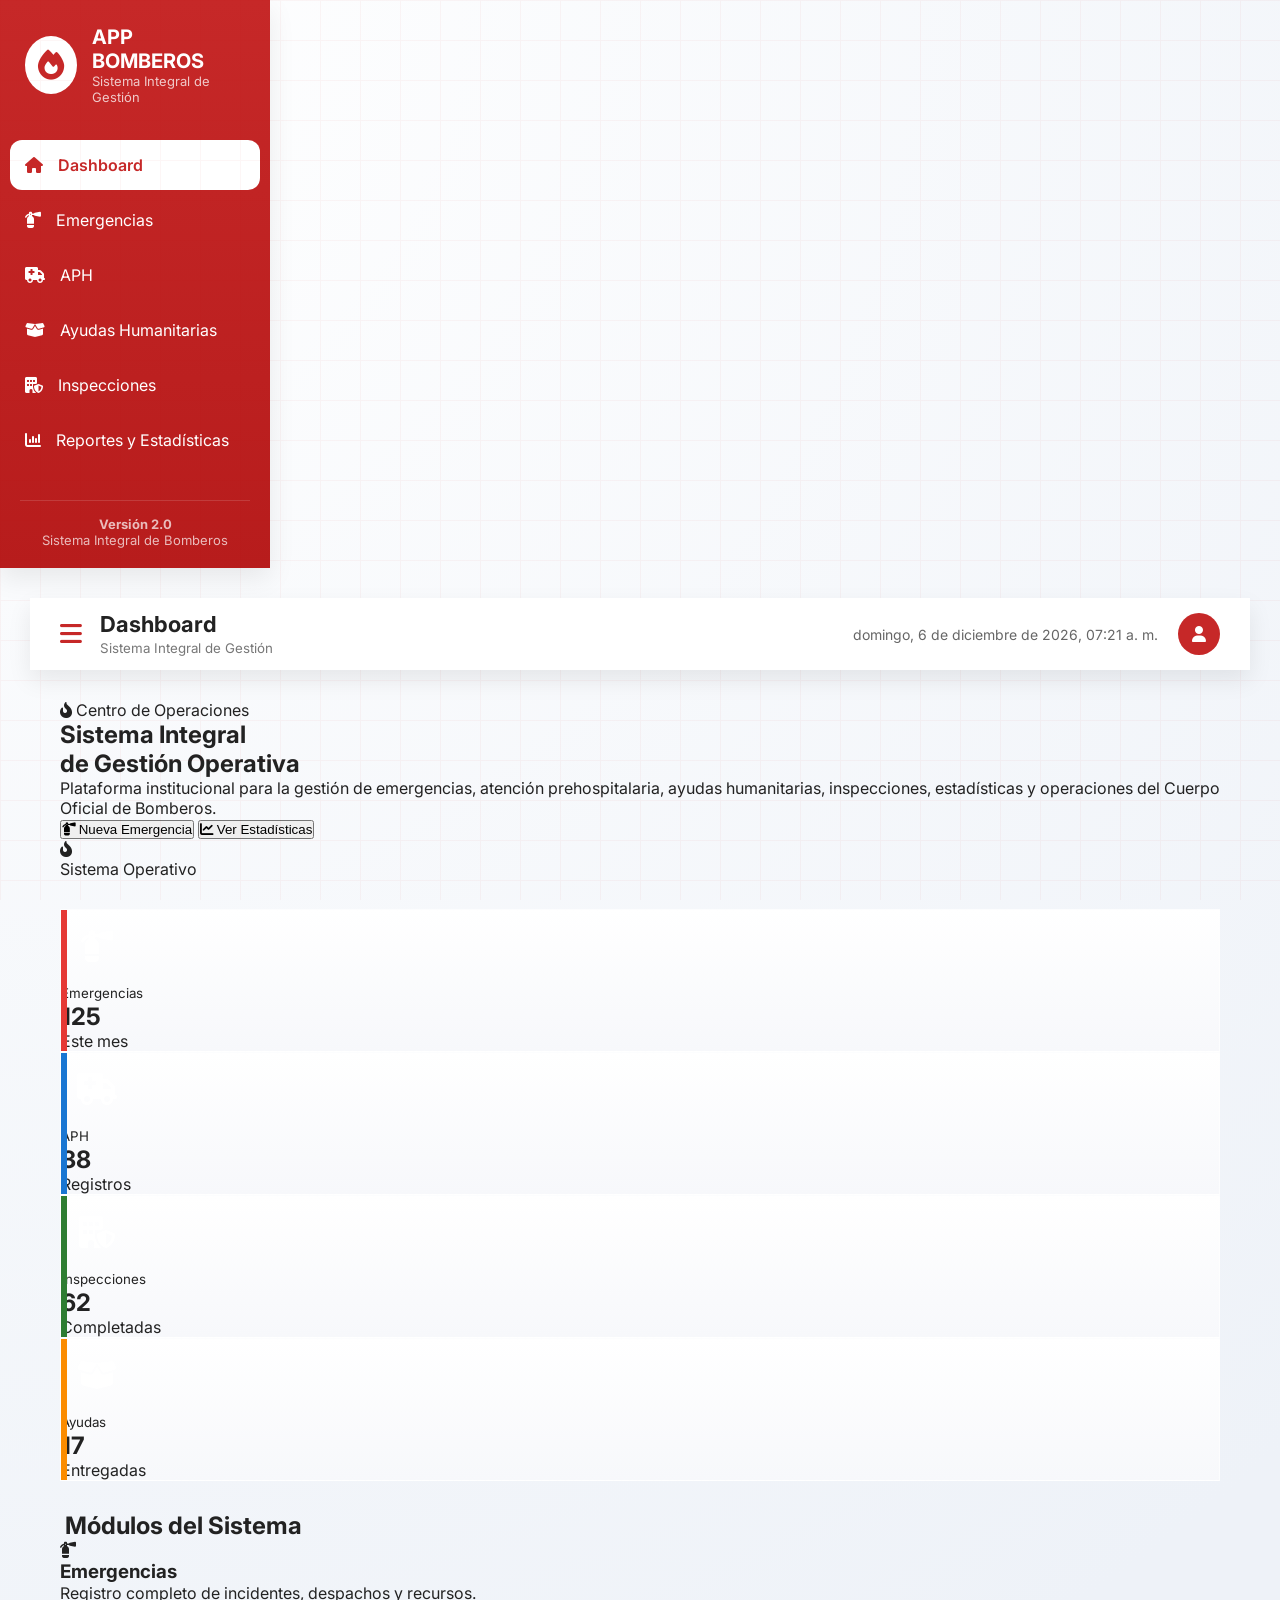
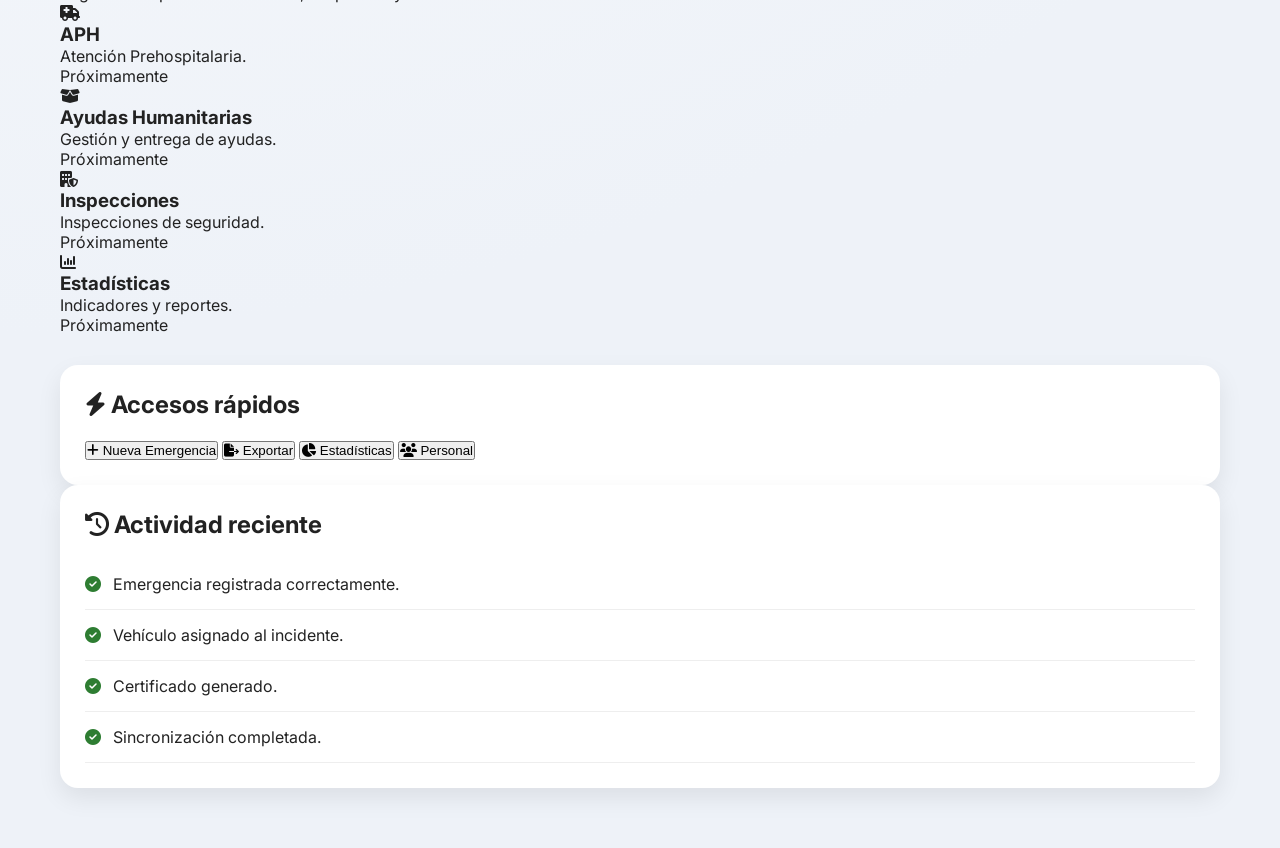
==== index.html @ dcb75854 "Refactor dashboard layout and styles Updated HTML structure and styles for the dashboard." ====
<!DOCTYPE html>
<html lang="es">

<head>

    <meta charset="UTF-8">

    <meta name="viewport"
          content="width=device-width, initial-scale=1.0">

    <title>APP Bomberos | Dashboard</title>

    <link rel="stylesheet" href="../shared/shared.css">

    <link rel="stylesheet" href="dashboard.css">

    <link href="https://fonts.googleapis.com/css2?family=Inter:wght@300;400;500;600;700;800;900&display=swap"
          rel="stylesheet">

    <link href="https://cdnjs.cloudflare.com/ajax/libs/font-awesome/6.7.2/css/all.min.css"
          rel="stylesheet">

</head>

<body>

<div class="app-layout">

    <!-- SIDEBAR -->
    <aside id="sidebar"></aside>

    <!-- CONTENIDO -->

    <div class="content">

        <!-- HEADER -->
        <header id="header"></header>

        <main class="dashboard">

            <!-- ===================================================== -->
            <!-- HERO -->
            <!-- ===================================================== -->

            <section class="hero">

                <div class="hero-left">

                    <div class="hero-badge">

                        <i class="fa-solid fa-fire-flame-curved"></i>

                        Centro de Operaciones

                    </div>

                    <h1>

                        Sistema Integral<br>

                        de Gestión Operativa

                    </h1>

                    <p>

                        Plataforma institucional para la gestión de
                        emergencias, atención prehospitalaria,
                        ayudas humanitarias, inspecciones,
                        estadísticas y operaciones del
                        Cuerpo Oficial de Bomberos.

                    </p>

                    <div class="hero-actions">

                        <button
                            onclick="location.href='../modules/emergencia/index.html'">

                            <i class="fa-solid fa-fire-extinguisher"></i>

                            Nueva Emergencia

                        </button>

                        <button class="secondary">

                            <i class="fa-solid fa-chart-line"></i>

                            Ver Estadísticas

                        </button>

                    </div>

                </div>

                <div class="hero-right">

                    <div class="hero-circle">

                        <i class="fa-solid fa-fire-flame-curved"></i>

                    </div>

                    <div class="hero-status">

                        <span class="online"></span>

                        Sistema Operativo

                    </div>

                </div>

            </section>

            <!-- ===================================================== -->
            <!-- ESTADÍSTICAS -->
            <!-- ===================================================== -->

            <section class="stats-grid">

                <article class="stat-card emergency">

                    <div class="stat-icon">

                        <i class="fa-solid fa-fire-extinguisher"></i>

                    </div>

                    <div>

                        <small>Emergencias</small>

                        <h2 id="totalEmergencias">125</h2>

                        <span>Este mes</span>

                    </div>

                </article>

                <article class="stat-card aph">

                    <div class="stat-icon">

                        <i class="fa-solid fa-truck-medical"></i>

                    </div>

                    <div>

                        <small>APH</small>

                        <h2>38</h2>

                        <span>Registros</span>

                    </div>

                </article>

                <article class="stat-card inspection">

                    <div class="stat-icon">

                        <i class="fa-solid fa-building-shield"></i>

                    </div>

                    <div>

                        <small>Inspecciones</small>

                        <h2>62</h2>

                        <span>Completadas</span>

                    </div>

                </article>

                <article class="stat-card help">

                    <div class="stat-icon">

                        <i class="fa-solid fa-box-open"></i>

                    </div>

                    <div>

                        <small>Ayudas</small>

                        <h2>17</h2>

                        <span>Entregadas</span>

                    </div>

                </article>

            </section>

            <!-- ===================================================== -->
            <!-- MÓDULOS -->
            <!-- ===================================================== -->

            <section class="modules">

                <h2>

                    <i class="fa-solid fa-grid-2"></i>

                    Módulos del Sistema

                </h2>

                <div class="module-grid">

                    <article class="module emergency"
                             onclick="location.href='../modules/emergencia/index.html'">

                        <i class="fa-solid fa-fire-extinguisher"></i>

                        <h3>Emergencias</h3>

                        <p>

                            Registro completo de incidentes,
                            despachos y recursos.

                        </p>

                    </article>

                    <article class="module">

                        <i class="fa-solid fa-truck-medical"></i>

                        <h3>APH</h3>

                        <p>

                            Atención Prehospitalaria.

                        </p>

                        <span>Próximamente</span>

                    </article>

                    <article class="module">

                        <i class="fa-solid fa-box-open"></i>

                        <h3>Ayudas Humanitarias</h3>

                        <p>

                            Gestión y entrega de ayudas.

                        </p>

                        <span>Próximamente</span>

                    </article>

                    <article class="module">

                        <i class="fa-solid fa-building-shield"></i>

                        <h3>Inspecciones</h3>

                        <p>

                            Inspecciones de seguridad.

                        </p>

                        <span>Próximamente</span>

                    </article>

                    <article class="module">

                        <i class="fa-solid fa-chart-column"></i>

                        <h3>Estadísticas</h3>

                        <p>

                            Indicadores y reportes.

                        </p>

                        <span>Próximamente</span>

                    </article>

                </div>

            </section>

            <!-- ===================================================== -->
            <!-- PANEL -->
            <!-- ===================================================== -->

            <div class="dashboard-columns">

                <!-- ACCIONES -->

                <section class="panel">

                    <h2>

                        <i class="fa-solid fa-bolt"></i>

                        Accesos rápidos

                    </h2>

                    <div class="quick-grid">

                        <button>

                            <i class="fa-solid fa-plus"></i>

                            Nueva Emergencia

                        </button>

                        <button>

                            <i class="fa-solid fa-file-export"></i>

                            Exportar

                        </button>

                        <button>

                            <i class="fa-solid fa-chart-pie"></i>

                            Estadísticas

                        </button>

                        <button>

                            <i class="fa-solid fa-users"></i>

                            Personal

                        </button>

                    </div>

                </section>

                <!-- ACTIVIDAD -->

                <section class="panel">

                    <h2>

                        <i class="fa-solid fa-clock-rotate-left"></i>

                        Actividad reciente

                    </h2>

                    <ul class="activity">

                        <li>

                            <i class="fa-solid fa-circle-check"></i>

                            Emergencia registrada correctamente.

                        </li>

                        <li>

                            <i class="fa-solid fa-circle-check"></i>

                            Vehículo asignado al incidente.

                        </li>

                        <li>

                            <i class="fa-solid fa-circle-check"></i>

                            Certificado generado.

                        </li>

                        <li>

                            <i class="fa-solid fa-circle-check"></i>

                            Sincronización completada.

                        </li>

                    </ul>

                </section>

            </div>

        </main>

    </div>

</div>

<script src="../shared/sidebar.js"></script>

<script src="../shared/header.js"></script>

<script src="../shared/shared.js"></script>

<script src="dashboard.js"></script>

</body>

</html>
---- shared/shared.css ----
/* ==========================================================
   APP BOMBEROS - ESTILOS GLOBALES
========================================================== */

:root{

    --primary:#C62828;
    --primary-dark:#A91E1E;

    --secondary:#1565C0;

    --success:#2E7D32;

    --warning:#EF6C00;

    --background:#F5F7FA;

    --surface:#FFFFFF;

    --text:#222;

    --text-light:#777;

    --border:#E5E7EB;

    --shadow:0 10px 25px rgba(0,0,0,.08);

    --radius:18px;

}

/* ========================================================== */

*{

    margin:0;

    padding:0;

    box-sizing:border-box;

}

html{

    scroll-behavior:smooth;

}

body{

    font-family:"Inter",sans-serif;

    background:var(--background);

    color:var(--text);

}

/* ========================================================== */

.layout{

    display:flex;

    min-height:100vh;

}

/* ========================================================== */
/* MAIN */
/* ========================================================== */

.main{

    flex:1;

    display:flex;

    flex-direction:column;

    overflow:auto;

}

/* ========================================================== */
/* HEADER */
/* ========================================================== */

.main-header{

    height:72px;

    background:#FFF;

    display:flex;

    justify-content:space-between;

    align-items:center;

    padding:0 30px;

    box-shadow:var(--shadow);

    position:sticky;

    top:0;

    z-index:900;

}

.header-left{

    display:flex;

    align-items:center;

    gap:18px;

}

.header-right{

    display:flex;

    align-items:center;

    gap:20px;

}

#clock{

    font-size:14px;

    color:#666;

}

/* ========================================================== */
/* BOTÓN MENÚ */
/* ========================================================== */

.menu-btn{

    border:none;

    background:none;

    cursor:pointer;

    font-size:25px;

    color:var(--primary);

}

/* ========================================================== */
/* SIDEBAR */
/* ========================================================== */

.sidebar{

    width:270px;

    background:linear-gradient(180deg,#C62828,#B71C1C);

    color:white;

    display:flex;

    flex-direction:column;

    transition:.25s;

    box-shadow:var(--shadow);

}

.sidebar-header{

    display:flex;

    align-items:center;

    gap:15px;

    padding:25px;

}

.sidebar-logo{

    width:58px;

    height:58px;

    border-radius:50%;

    background:white;

    color:var(--primary);

    display:flex;

    justify-content:center;

    align-items:center;

    font-size:30px;

}

.sidebar-title{

    font-size:20px;

    font-weight:700;

}

.sidebar-subtitle{

    font-size:13px;

    opacity:.75;

}

.sidebar nav{

    padding:10px;

    display:flex;

    flex-direction:column;

}

.sidebar nav a{

    display:flex;

    align-items:center;

    gap:15px;

    color:white;

    text-decoration:none;

    padding:15px;

    margin-bottom:5px;

    border-radius:12px;

    transition:.25s;

}

.sidebar nav a:hover{

    background:rgba(255,255,255,.15);

}

.sidebar nav a.active{

    background:white;

    color:var(--primary);

    font-weight:600;

}

/* ========================================================== */

.content{

    padding:30px;

}

/* ========================================================== */

.card{

    background:white;

    border-radius:var(--radius);

    box-shadow:var(--shadow);

}

/* ========================================================== */

.hidden{

    display:none!important;

}

/* ========================================================== */

@media(max-width:900px){

.sidebar{

    position:fixed;

    left:-280px;

    top:0;

    bottom:0;

    z-index:9999;

}

.sidebar.show{

    left:0;

}

.main{

    width:100%;

}

.content{

    padding:20px;

}

.main-header{

    padding:0 18px;

}

}
---- dashboard.css ----
body{

    background:

    radial-gradient(circle at top left,#ffffff,#eef2f8 70%),

    linear-gradient(
        rgba(255,255,255,.03),
        rgba(255,255,255,.03)
    );

    background-size:
        cover,
        35px 35px;

}

body::before{

    content:"";

    position:fixed;

    inset:0;

    pointer-events:none;

    opacity:.04;

    background-image:

    linear-gradient(#c62828 1px,transparent 1px),

    linear-gradient(90deg,#c62828 1px,transparent 1px);

    background-size:40px 40px;

}


/* ==========================================
   DASHBOARD V2
=========================================== */

.dashboard{
    padding:30px;
    display:flex;
    flex-direction:column;
    gap:30px;
}

/*===========================================
  BIENVENIDA
===========================================*/

/* ==========================================
   HERO
========================================== */

.welcome{

    position:relative;

    overflow:hidden;

    display:grid;

    grid-template-columns:1.4fr 420px;

    align-items:center;

    gap:40px;

    min-height:300px;

    padding:55px;

    border-radius:30px;

    background:

    radial-gradient(circle at 80% 30%,
    rgba(255,160,0,.35),
    transparent 25%),

    radial-gradient(circle at left,
    rgba(255,255,255,.08),
    transparent 50%),

    linear-gradient(140deg,
    #7D1111 0%,
    #B71C1C 35%,
    #D32F2F 100%);

    box-shadow:

    0 30px 70px rgba(0,0,0,.25),

    inset 0 1px rgba(255,255,255,.15);

}

.welcome::before{

    content:"";

    position:absolute;

    width:550px;

    height:550px;

    border-radius:50%;

    right:-200px;

    top:-170px;

    background:

    radial-gradient(circle,

    rgba(255,170,0,.18),

    transparent 70%);

}

.welcome::after{

    content:"";

    position:absolute;

    width:280px;

    height:280px;

    border-radius:50%;

    background:rgba(255,255,255,.04);

    left:-100px;

    bottom:-120px;

}

.welcome h1{

    font-size:46px;

    font-weight:900;

    letter-spacing:.5px;

    line-height:1.15;

}

.welcome p{

    font-size:18px;

    max-width:650px;

    opacity:.95;

}
.welcome-logo{

    width:220px;

    height:220px;

    display:flex;

    justify-content:center;

    align-items:center;

    border-radius:50%;

    background:

    radial-gradient(circle,

    rgba(255,255,255,.15),

    rgba(255,255,255,.02));

    backdrop-filter:blur(15px);

    box-shadow:

    0 0 70px rgba(255,120,0,.45);

}

.welcome-logo img{

    width:150px;

    filter:

    drop-shadow(0 0 25px rgba(255,180,0,.9));

    animation:logoFloat 5s ease-in-out infinite;

}

@keyframes logoFloat{

0%,100%{

transform:

translateY(0)

rotate(-2deg);

}

50%{

transform:

translateY(-10px)

rotate(2deg);

}

}
/*===========================================
  ESTADÍSTICAS
===========================================*/

.stat-card{

    background:

    linear-gradient(180deg,#fff,#f7f8fb);

    border:1px solid rgba(255,255,255,.7);

    backdrop-filter:blur(12px);

}
.stat-card:hover{

    transform:

    translateY(-10px)

    scale(1.03);

    box-shadow:

    0 25px 55px rgba(198,40,40,.25);

}
.stat-card::before{

    content:"";

    position:absolute;

    left:0;

    top:0;

    width:6px;

    height:100%;

}

.emergency::before{

background:#E53935;

}

.aph::before{

background:#1976D2;

}

.inspection::before{

background:#2E7D32;

}

.help::before{

background:#FB8C00;

}

.stat-icon{

    width:72px;

    height:72px;

    border-radius:20px;

    font-size:32px;

    display:flex;

    justify-content:center;

    align-items:center;

    color:#fff;

}
/*===========================================
 PANEL
===========================================*/

.panel{

    background:#fff;

    border-radius:18px;

    padding:25px;

    box-shadow:0 10px 25px rgba(0,0,0,.08);

}

.panel h2{

    margin-bottom:20px;

    color:#222;

}

/*===========================================
 ACCESOS RÁPIDOS
===========================================*/

.quick-btn{

    background:

    linear-gradient(180deg,#fff,#f5f7fb);

}

.quick-btn::before{

    content:"";

    position:absolute;

    left:0;

    top:0;

    width:100%;

    height:4px;

    background:#C62828;

}

.quick-btn:hover{

    background:

    linear-gradient(180deg,#fff,#ffecec);

}
.quick-btn i{

    font-size:44px;

    margin-bottom:12px;

}

/*===========================================
 ACTIVIDAD
===========================================*/

.activity{

    list-style:none;

}

.activity li{

    display:flex;

    align-items:center;

    gap:12px;

    padding:15px 0;

    border-bottom:1px solid #eee;

}

.activity i{

    color:#2E7D32;

}

/*===========================================
 RESPONSIVE
===========================================*/

@media(max-width:900px){

.welcome{

flex-direction:column;

text-align:center;

gap:20px;

}

.dashboard{

padding:20px;

}

}
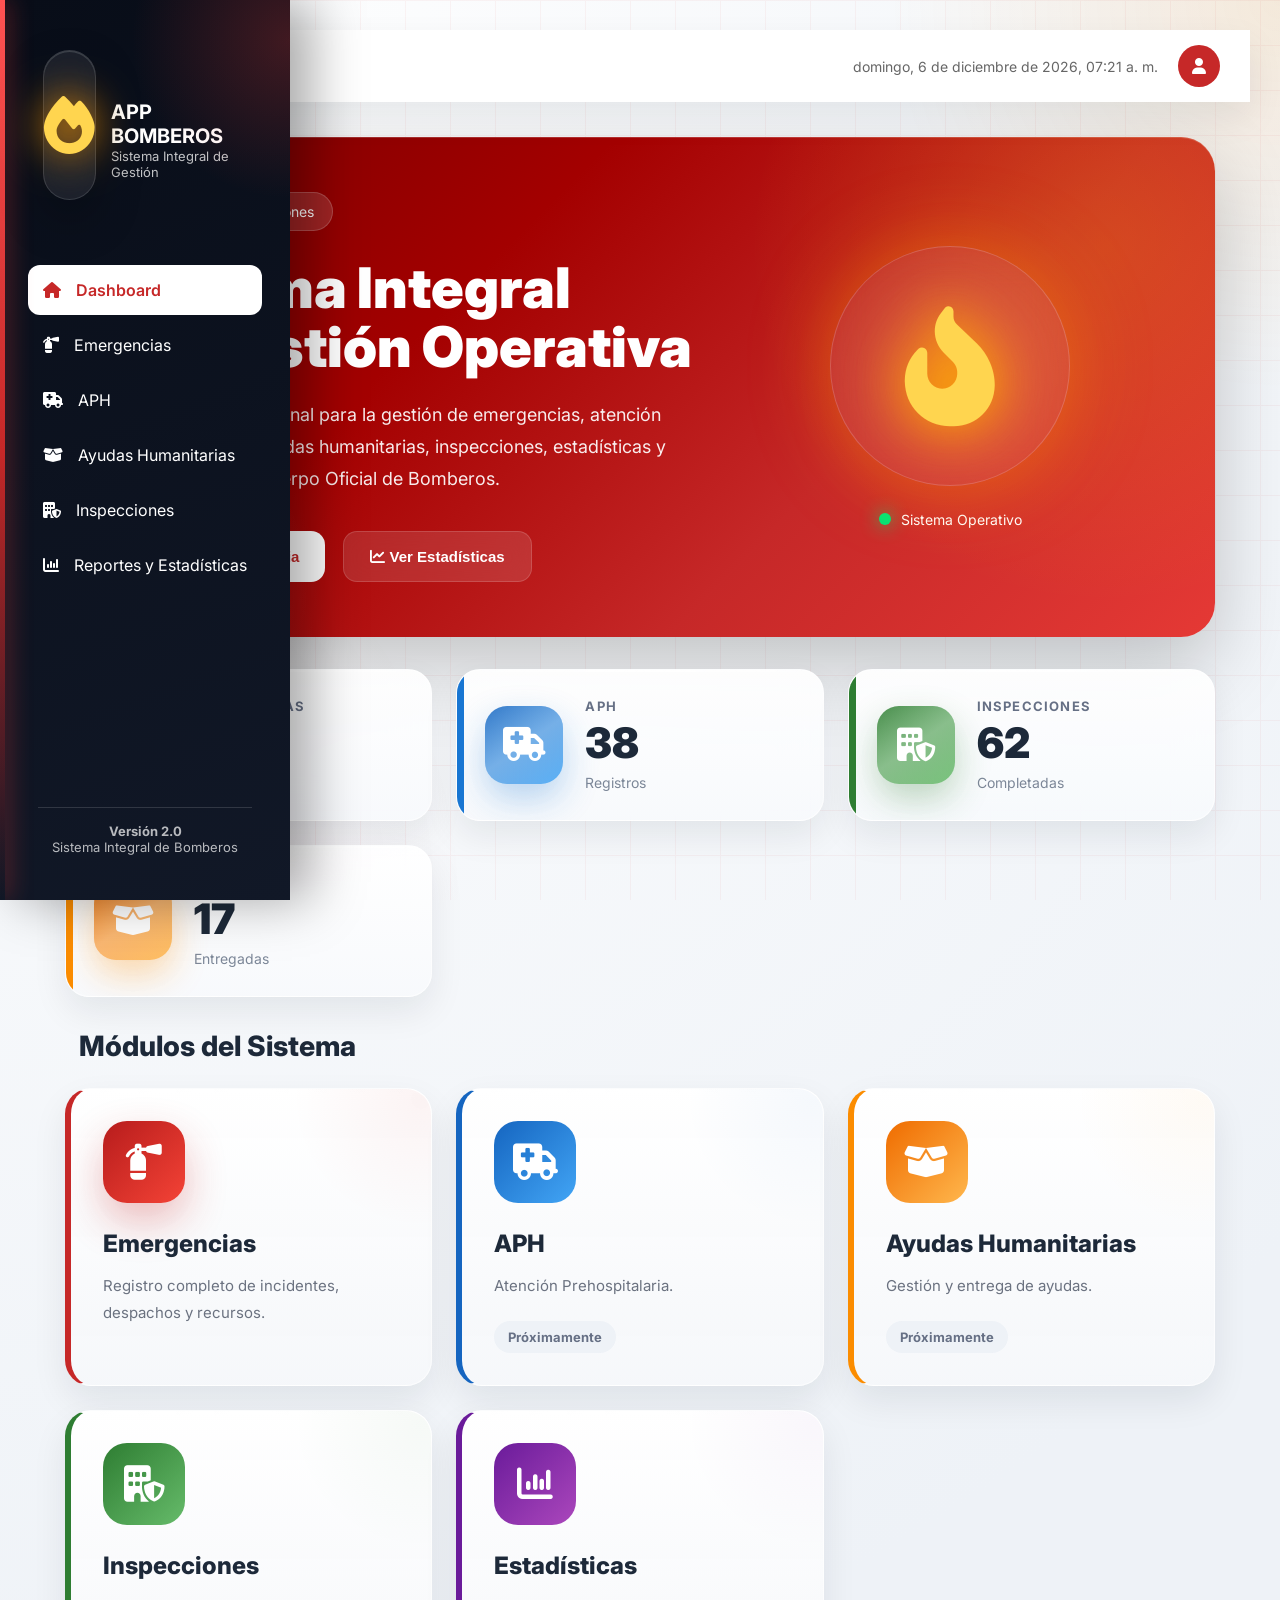
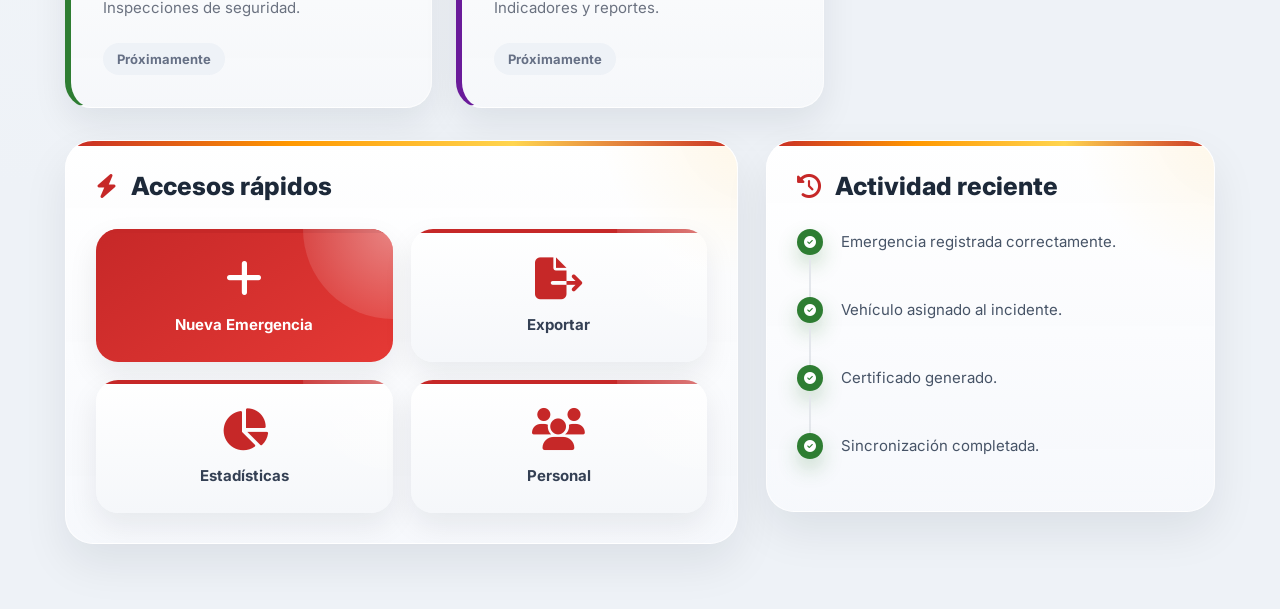
==== commit 626306ac: "Update index.html" ====
--- a/index.html
+++ b/index.html
@@ -75,7 +75,7 @@
                     <div class="hero-actions">
 
                         <button
-                            onclick="location.href='../modules/emergencia/index.html'">
+                            onclick="location.href='./modules/emergencia/index.html'">
 
                             <i class="fa-solid fa-fire-extinguisher"></i>
 
@@ -220,7 +220,7 @@
                 <div class="module-grid">
 
                     <article class="module emergency"
-                             onclick="location.href='../modules/emergencia/index.html'">
+                             onclick="location.href='./modules/emergencia/index.html'">
 
                         <i class="fa-solid fa-fire-extinguisher"></i>
 
--- a/dashboard.css
+++ b/dashboard.css
@@ -1,19 +1,86 @@
+/*==================================================
+        APP BOMBEROS
+        DASHBOARD V3
+        Centro de Operaciones
+==================================================*/
+
+
+/*==================================================
+VARIABLES
+==================================================*/
+
+:root{
+
+    --primary:#C62828;
+    --primary-dark:#8E0000;
+    --secondary:#FF6F00;
+    --amber:#FFB300;
+
+    --blue:#1565C0;
+    --green:#2E7D32;
+    --orange:#EF6C00;
+
+    --text:#1D2939;
+    --text-light:#667085;
+
+    --white:#FFFFFF;
+
+    --bg:#EEF2F7;
+
+    --glass:rgba(255,255,255,.78);
+
+    --border:rgba(255,255,255,.35);
+
+    --shadow:
+
+        0 15px 35px rgba(15,23,42,.08);
+
+    --shadow-hover:
+
+        0 30px 70px rgba(0,0,0,.18);
+
+}
+
+
+
+/*==================================================
+RESET
+==================================================*/
+
+*{
+
+    margin:0;
+    padding:0;
+    box-sizing:border-box;
+
+}
+
+html{
+
+    scroll-behavior:smooth;
+
+}
+
 body{
 
-    background:
-
-    radial-gradient(circle at top left,#ffffff,#eef2f8 70%),
-
-    linear-gradient(
-        rgba(255,255,255,.03),
-        rgba(255,255,255,.03)
-    );
-
-    background-size:
-        cover,
-        35px 35px;
-
-}
+    font-family:"Inter",sans-serif;
+
+    color:var(--text);
+
+    background:
+
+        radial-gradient(circle at top left,#ffffff,#eef2f7 70%);
+
+    min-height:100vh;
+
+    overflow-x:hidden;
+
+}
+
+
+/*==================================================
+PATRÓN TECNOLÓGICO
+==================================================*/
 
 body::before{
 
@@ -25,153 +92,2529 @@
 
     pointer-events:none;
 
-    opacity:.04;
+    opacity:.045;
 
     background-image:
 
-    linear-gradient(#c62828 1px,transparent 1px),
-
-    linear-gradient(90deg,#c62828 1px,transparent 1px);
-
-    background-size:40px 40px;
-
-}
-
-
-/* ==========================================
-   DASHBOARD V2
-=========================================== */
+        linear-gradient(#C62828 1px,transparent 1px),
+
+        linear-gradient(90deg,#C62828 1px,transparent 1px);
+
+    background-size:45px 45px;
+
+    z-index:-2;
+
+}
+
+
+body::after{
+
+    content:"";
+
+    position:fixed;
+
+    inset:0;
+
+    pointer-events:none;
+
+    background:
+
+        radial-gradient(circle at top right,
+
+        rgba(255,140,0,.12),
+
+        transparent 25%),
+
+        radial-gradient(circle at bottom left,
+
+        rgba(198,40,40,.08),
+
+        transparent 30%);
+
+    z-index:-3;
+
+}
+
+
+
+/*==================================================
+LAYOUT
+==================================================*/
 
 .dashboard{
+
+    display:flex;
+
+    flex-direction:column;
+
+    gap:32px;
+
+    padding:35px;
+
+}
+
+
+
+/*==================================================
+HERO
+==================================================*/
+
+.hero{
+
+    position:relative;
+
+    overflow:hidden;
+
+    min-height:340px;
+
+    display:grid;
+
+    grid-template-columns:1.5fr 420px;
+
+    align-items:center;
+
+    gap:40px;
+
+    padding:55px;
+
+    border-radius:34px;
+
+    background:
+
+        linear-gradient(135deg,
+
+        #770000,
+
+        #A30000,
+
+        #C62828,
+
+        #E53935);
+
+    box-shadow:
+
+        0 30px 80px rgba(0,0,0,.22),
+
+        inset 0 1px rgba(255,255,255,.18);
+
+}
+
+
+
+/*==================================================
+REFLEJOS
+==================================================*/
+
+.hero::before{
+
+    content:"";
+
+    position:absolute;
+
+    width:700px;
+
+    height:700px;
+
+    border-radius:50%;
+
+    right:-240px;
+
+    top:-240px;
+
+    background:
+
+        radial-gradient(circle,
+
+        rgba(255,180,0,.22),
+
+        transparent 72%);
+
+}
+
+
+.hero::after{
+
+    content:"";
+
+    position:absolute;
+
+    left:-160px;
+
+    bottom:-160px;
+
+    width:420px;
+
+    height:420px;
+
+    border-radius:50%;
+
+    background:
+
+        radial-gradient(circle,
+
+        rgba(255,255,255,.08),
+
+        transparent 70%);
+
+}
+
+
+
+/*==================================================
+CONTENIDO
+==================================================*/
+
+.hero-left{
+
+    position:relative;
+
+    z-index:2;
+
+}
+
+
+.hero-badge{
+
+    display:inline-flex;
+
+    align-items:center;
+
+    gap:12px;
+
+    padding:10px 18px;
+
+    border-radius:50px;
+
+    background:rgba(255,255,255,.14);
+
+    backdrop-filter:blur(10px);
+
+    border:1px solid rgba(255,255,255,.18);
+
+    color:white;
+
+    font-size:14px;
+
+    margin-bottom:28px;
+
+}
+
+
+.hero-badge i{
+
+    color:#FFD54F;
+
+}
+
+
+.hero h1{
+
+    font-size:56px;
+
+    color:white;
+
+    line-height:1.05;
+
+    font-weight:900;
+
+    margin-bottom:22px;
+
+}
+
+
+.hero p{
+
+    color:rgba(255,255,255,.92);
+
+    font-size:18px;
+
+    line-height:1.8;
+
+    max-width:650px;
+
+}
+
+
+
+/*==================================================
+BOTONES
+==================================================*/
+
+.hero-actions{
+
+    display:flex;
+
+    gap:18px;
+
+    margin-top:35px;
+
+}
+
+
+.hero-actions button{
+
+    cursor:pointer;
+
+    border:none;
+
+    border-radius:14px;
+
+    padding:16px 26px;
+
+    font-size:15px;
+
+    font-weight:700;
+
+    transition:.35s;
+
+}
+
+
+.hero-actions button:first-child{
+
+    background:white;
+
+    color:#C62828;
+
+}
+
+
+.hero-actions button:first-child:hover{
+
+    transform:translateY(-5px);
+
+    box-shadow:
+
+        0 15px 35px rgba(255,255,255,.25);
+
+}
+
+
+.hero-actions .secondary{
+
+    background:rgba(255,255,255,.12);
+
+    color:white;
+
+    backdrop-filter:blur(12px);
+
+    border:1px solid rgba(255,255,255,.15);
+
+}
+
+
+.hero-actions .secondary:hover{
+
+    background:rgba(255,255,255,.22);
+
+}
+
+
+
+/*==================================================
+LOGO
+==================================================*/
+
+.hero-right{
+
+    display:flex;
+
+    flex-direction:column;
+
+    align-items:center;
+
+    justify-content:center;
+
+    position:relative;
+
+    z-index:2;
+
+}
+
+
+.hero-circle{
+
+    width:240px;
+
+    height:240px;
+
+    border-radius:50%;
+
+    display:flex;
+
+    justify-content:center;
+
+    align-items:center;
+
+    background:
+
+        radial-gradient(circle,
+
+        rgba(255,255,255,.20),
+
+        rgba(255,255,255,.04));
+
+    backdrop-filter:blur(18px);
+
+    border:1px solid rgba(255,255,255,.18);
+
+    box-shadow:
+
+        0 0 80px rgba(255,160,0,.45);
+
+}
+
+
+.hero-circle i{
+
+    font-size:120px;
+
+    color:#FFD54F;
+
+    filter:
+
+        drop-shadow(0 0 25px rgba(255,180,0,.9))
+
+        drop-shadow(0 0 45px rgba(255,120,0,.75));
+
+    animation:fireFloat 5s ease-in-out infinite;
+
+}
+
+
+.hero-status{
+
+    margin-top:25px;
+
+    display:flex;
+
+    align-items:center;
+
+    gap:10px;
+
+    color:white;
+
+    font-size:14px;
+
+}
+
+
+.hero-status .online{
+
+    width:12px;
+
+    height:12px;
+
+    border-radius:50%;
+
+    background:#00E676;
+
+    box-shadow:
+
+        0 0 18px #00E676;
+
+}
+
+
+
+/*==================================================
+ANIMACIÓN
+==================================================*/
+
+@keyframes fireFloat{
+
+    0%,100%{
+
+        transform:
+
+        translateY(0)
+
+        rotate(-3deg);
+
+    }
+
+    50%{
+
+        transform:
+
+        translateY(-10px)
+
+        rotate(3deg)
+
+        scale(1.05);
+
+    }
+
+}
+
+/*==================================================
+ ESTADÍSTICAS
+==================================================*/
+
+.stats-grid{
+
+    display:grid;
+
+    grid-template-columns:repeat(auto-fit,minmax(280px,1fr));
+
+    gap:24px;
+
+}
+
+
+/*==================================================
+ TARJETA
+==================================================*/
+
+.stat-card{
+
+    position:relative;
+
+    overflow:hidden;
+
+    display:flex;
+
+    align-items:center;
+
+    gap:22px;
+
+    padding:28px;
+
+    border-radius:24px;
+
+    background:
+
+        linear-gradient(180deg,
+
+        rgba(255,255,255,.92),
+
+        rgba(247,249,252,.92));
+
+    backdrop-filter:blur(18px);
+
+    border:1px solid rgba(255,255,255,.65);
+
+    box-shadow:
+
+        var(--shadow);
+
+    transition:
+
+        transform .35s,
+
+        box-shadow .35s,
+
+        border-color .35s;
+
+}
+
+
+/* brillo superior */
+
+.stat-card::before{
+
+    content:"";
+
+    position:absolute;
+
+    left:0;
+
+    top:0;
+
+    width:100%;
+
+    height:2px;
+
+    background:
+
+        linear-gradient(90deg,
+
+        transparent,
+
+        rgba(255,255,255,.9),
+
+        transparent);
+
+}
+
+
+/* línea lateral */
+
+.stat-card::after{
+
+    content:"";
+
+    position:absolute;
+
+    left:0;
+
+    top:0;
+
+    width:7px;
+
+    height:100%;
+
+}
+
+
+/*==================================================
+ HOVER
+==================================================*/
+
+.stat-card:hover{
+
+    transform:
+
+        translateY(-10px)
+
+        scale(1.02);
+
+    box-shadow:
+
+        var(--shadow-hover);
+
+}
+
+
+/*==================================================
+ ICONO
+==================================================*/
+
+.stat-icon{
+
+    width:78px;
+
+    height:78px;
+
+    min-width:78px;
+
+    border-radius:22px;
+
+    display:flex;
+
+    justify-content:center;
+
+    align-items:center;
+
+    color:white;
+
+    font-size:34px;
+
+    position:relative;
+
+    overflow:hidden;
+
+}
+
+
+/* brillo */
+
+.stat-icon::before{
+
+    content:"";
+
+    position:absolute;
+
+    width:160%;
+
+    height:160%;
+
+    background:
+
+        linear-gradient(
+
+        120deg,
+
+        transparent,
+
+        rgba(255,255,255,.35),
+
+        transparent);
+
+    transform:rotate(25deg);
+
+    animation:shine 5s infinite;
+
+}
+
+
+@keyframes shine{
+
+    from{
+
+        transform:
+
+            translateX(-160%)
+
+            rotate(25deg);
+
+    }
+
+    to{
+
+        transform:
+
+            translateX(160%)
+
+            rotate(25deg);
+
+    }
+
+}
+
+
+/*==================================================
+ CONTENIDO
+==================================================*/
+
+.stat-card small{
+
+    display:block;
+
+    font-size:13px;
+
+    font-weight:700;
+
+    text-transform:uppercase;
+
+    letter-spacing:1.2px;
+
+    color:var(--text-light);
+
+    margin-bottom:8px;
+
+}
+
+
+.stat-card h2{
+
+    font-size:42px;
+
+    font-weight:900;
+
+    line-height:1;
+
+    color:var(--text);
+
+    margin-bottom:8px;
+
+}
+
+
+.stat-card span{
+
+    color:#7C8798;
+
+    font-size:14px;
+
+}
+
+
+/*==================================================
+ EMERGENCIAS
+==================================================*/
+
+.stat-card.emergency::after{
+
+    background:#D32F2F;
+
+}
+
+
+.stat-card.emergency .stat-icon{
+
+    background:
+
+        linear-gradient(145deg,
+
+        #B71C1C,
+
+        #F44336);
+
+    box-shadow:
+
+        0 15px 35px rgba(211,47,47,.35);
+
+}
+
+
+.stat-card.emergency:hover{
+
+    border-color:
+
+        rgba(211,47,47,.25);
+
+}
+
+
+/*==================================================
+ APH
+==================================================*/
+
+.stat-card.aph::after{
+
+    background:#1976D2;
+
+}
+
+
+.stat-card.aph .stat-icon{
+
+    background:
+
+        linear-gradient(145deg,
+
+        #1565C0,
+
+        #42A5F5);
+
+    box-shadow:
+
+        0 15px 35px rgba(25,118,210,.30);
+
+}
+
+
+.stat-card.aph:hover{
+
+    border-color:
+
+        rgba(25,118,210,.25);
+
+}
+
+
+/*==================================================
+ INSPECCIONES
+==================================================*/
+
+.stat-card.inspection::after{
+
+    background:#2E7D32;
+
+}
+
+
+.stat-card.inspection .stat-icon{
+
+    background:
+
+        linear-gradient(145deg,
+
+        #2E7D32,
+
+        #66BB6A);
+
+    box-shadow:
+
+        0 15px 35px rgba(46,125,50,.30);
+
+}
+
+
+.stat-card.inspection:hover{
+
+    border-color:
+
+        rgba(46,125,50,.25);
+
+}
+
+
+/*==================================================
+ AYUDAS
+==================================================*/
+
+.stat-card.help::after{
+
+    background:#FB8C00;
+
+}
+
+
+.stat-card.help .stat-icon{
+
+    background:
+
+        linear-gradient(145deg,
+
+        #EF6C00,
+
+        #FFB74D);
+
+    box-shadow:
+
+        0 15px 35px rgba(251,140,0,.32);
+
+}
+
+
+.stat-card.help:hover{
+
+    border-color:
+
+        rgba(251,140,0,.25);
+
+}
+
+
+/*==================================================
+ EFECTO DE LUZ
+==================================================*/
+
+.stat-card:hover .stat-icon{
+
+    transform:scale(1.08);
+
+    transition:.35s;
+
+}
+
+
+.stat-card:hover h2{
+
+    color:var(--primary);
+
+}
+
+/*==================================================
+                MÓDULOS DEL SISTEMA
+==================================================*/
+
+.modules{
+
+    display:flex;
+
+    flex-direction:column;
+
+    gap:25px;
+
+}
+
+.modules h2{
+
+    display:flex;
+
+    align-items:center;
+
+    gap:14px;
+
+    font-size:28px;
+
+    font-weight:800;
+
+    color:var(--text);
+
+}
+
+.modules h2 i{
+
+    color:var(--primary);
+
+}
+
+
+/*==================================================
+GRID
+==================================================*/
+
+.module-grid{
+
+    display:grid;
+
+    grid-template-columns:repeat(auto-fit,minmax(280px,1fr));
+
+    gap:24px;
+
+}
+
+
+/*==================================================
+CARD
+==================================================*/
+
+.module{
+
+    position:relative;
+
+    overflow:hidden;
+
+    padding:32px;
+
+    border-radius:26px;
+
+    cursor:pointer;
+
+    background:
+
+        linear-gradient(
+
+            180deg,
+
+            rgba(255,255,255,.96),
+
+            rgba(245,247,250,.95)
+
+        );
+
+    backdrop-filter:blur(20px);
+
+    border:1px solid rgba(255,255,255,.65);
+
+    transition:.40s;
+
+    box-shadow:
+
+        0 15px 35px rgba(15,23,42,.08);
+
+}
+
+
+/*==================================================
+BRILLO SUPERIOR
+==================================================*/
+
+.module::before{
+
+    content:"";
+
+    position:absolute;
+
+    left:-50%;
+
+    top:0;
+
+    width:200%;
+
+    height:4px;
+
+    background:
+
+        linear-gradient(
+
+        90deg,
+
+        transparent,
+
+        rgba(255,255,255,.95),
+
+        transparent);
+
+}
+
+
+/*==================================================
+LUZ DE FONDO
+==================================================*/
+
+.module::after{
+
+    content:"";
+
+    position:absolute;
+
+    width:260px;
+
+    height:260px;
+
+    border-radius:50%;
+
+    right:-120px;
+
+    top:-120px;
+
+    opacity:.12;
+
+    transition:.4s;
+
+}
+
+
+/*==================================================
+HOVER
+==================================================*/
+
+.module:hover{
+
+    transform:
+
+        translateY(-12px)
+
+        scale(1.02);
+
+    box-shadow:
+
+        0 30px 70px rgba(0,0,0,.16);
+
+}
+
+
+.module:hover::after{
+
+    opacity:.25;
+
+}
+
+
+/*==================================================
+ICONO
+==================================================*/
+
+.module i{
+
+    width:82px;
+
+    height:82px;
+
+    border-radius:24px;
+
+    display:flex;
+
+    justify-content:center;
+
+    align-items:center;
+
+    font-size:36px;
+
+    color:white;
+
+    margin-bottom:26px;
+
+    transition:.4s;
+
+}
+
+
+.module:hover i{
+
+    transform:
+
+        rotate(-6deg)
+
+        scale(1.10);
+
+}
+
+
+/*==================================================
+TÍTULO
+==================================================*/
+
+.module h3{
+
+    font-size:24px;
+
+    margin-bottom:14px;
+
+    font-weight:800;
+
+    color:var(--text);
+
+}
+
+
+/*==================================================
+DESCRIPCIÓN
+==================================================*/
+
+.module p{
+
+    color:#6B7280;
+
+    line-height:1.8;
+
+    font-size:15px;
+
+}
+
+
+/*==================================================
+BADGE
+==================================================*/
+
+.module span{
+
+    display:inline-flex;
+
+    margin-top:22px;
+
+    padding:8px 14px;
+
+    border-radius:30px;
+
+    font-size:13px;
+
+    font-weight:700;
+
+    background:#EEF2F7;
+
+    color:#667085;
+
+}
+
+
+/*==================================================
+EMERGENCIAS
+==================================================*/
+
+.module.emergency{
+
+    border-left:6px solid #C62828;
+
+}
+
+.module.emergency::after{
+
+    background:
+
+        radial-gradient(circle,
+
+        rgba(198,40,40,.45),
+
+        transparent 70%);
+
+}
+
+.module.emergency i{
+
+    background:
+
+        linear-gradient(
+
+        135deg,
+
+        #B71C1C,
+
+        #F44336);
+
+    box-shadow:
+
+        0 18px 40px rgba(198,40,40,.30);
+
+}
+
+
+/*==================================================
+APH
+==================================================*/
+
+.module:nth-child(2){
+
+    border-left:6px solid #1565C0;
+
+}
+
+.module:nth-child(2)::after{
+
+    background:
+
+        radial-gradient(circle,
+
+        rgba(21,101,192,.35),
+
+        transparent 70%);
+
+}
+
+.module:nth-child(2) i{
+
+    background:
+
+        linear-gradient(
+
+        135deg,
+
+        #1565C0,
+
+        #42A5F5);
+
+}
+
+
+/*==================================================
+AYUDAS
+==================================================*/
+
+.module:nth-child(3){
+
+    border-left:6px solid #FB8C00;
+
+}
+
+.module:nth-child(3)::after{
+
+    background:
+
+        radial-gradient(circle,
+
+        rgba(251,140,0,.35),
+
+        transparent 70%);
+
+}
+
+.module:nth-child(3) i{
+
+    background:
+
+        linear-gradient(
+
+        135deg,
+
+        #EF6C00,
+
+        #FFB74D);
+
+}
+
+
+/*==================================================
+INSPECCIONES
+==================================================*/
+
+.module:nth-child(4){
+
+    border-left:6px solid #2E7D32;
+
+}
+
+.module:nth-child(4)::after{
+
+    background:
+
+        radial-gradient(circle,
+
+        rgba(46,125,50,.35),
+
+        transparent 70%);
+
+}
+
+.module:nth-child(4) i{
+
+    background:
+
+        linear-gradient(
+
+        135deg,
+
+        #2E7D32,
+
+        #66BB6A);
+
+}
+
+
+/*==================================================
+ESTADÍSTICAS
+==================================================*/
+
+.module:nth-child(5){
+
+    border-left:6px solid #6A1B9A;
+
+}
+
+.module:nth-child(5)::after{
+
+    background:
+
+        radial-gradient(circle,
+
+        rgba(106,27,154,.30),
+
+        transparent 70%);
+
+}
+
+.module:nth-child(5) i{
+
+    background:
+
+        linear-gradient(
+
+        135deg,
+
+        #6A1B9A,
+
+        #AB47BC);
+
+}
+
+
+/*==================================================
+EFECTO PREMIUM
+==================================================*/
+
+.module:hover h3{
+
+    color:var(--primary);
+
+}
+
+.module:hover span{
+
+    background:var(--primary);
+
+    color:white;
+
+}
+
+.module:hover p{
+
+    color:#374151;
+
+}
+
+
+/*==================================================
+ANIMACIÓN DE ENTRADA
+==================================================*/
+
+.module{
+
+    animation:moduleFade .8s ease both;
+
+}
+
+.module:nth-child(1){animation-delay:.05s;}
+.module:nth-child(2){animation-delay:.10s;}
+.module:nth-child(3){animation-delay:.15s;}
+.module:nth-child(4){animation-delay:.20s;}
+.module:nth-child(5){animation-delay:.25s;}
+
+@keyframes moduleFade{
+
+    from{
+
+        opacity:0;
+
+        transform:
+
+            translateY(40px);
+
+    }
+
+    to{
+
+        opacity:1;
+
+        transform:
+
+            translateY(0);
+
+    }
+
+}
+
+/*==================================================
+        PANEL GENERAL
+==================================================*/
+
+.dashboard-columns{
+
+    display:grid;
+
+    grid-template-columns:1.2fr .8fr;
+
+    gap:28px;
+
+    align-items:start;
+
+}
+
+
+
+/*==================================================
+        PANEL
+==================================================*/
+
+.panel{
+
+    position:relative;
+
+    overflow:hidden;
+
+    background:
+
+        linear-gradient(
+            180deg,
+            rgba(255,255,255,.96),
+            rgba(246,248,252,.95)
+        );
+
+    backdrop-filter:blur(22px);
+
+    border:1px solid rgba(255,255,255,.75);
+
+    border-radius:28px;
+
     padding:30px;
+
+    box-shadow:
+
+        0 20px 45px rgba(15,23,42,.08);
+
+}
+
+
+/* brillo superior */
+
+.panel::before{
+
+    content:"";
+
+    position:absolute;
+
+    left:0;
+
+    top:0;
+
+    width:100%;
+
+    height:5px;
+
+    background:
+
+        linear-gradient(
+            90deg,
+            #C62828,
+            #FF9800,
+            #FFD54F,
+            #C62828
+        );
+
+}
+
+
+/* iluminación */
+
+.panel::after{
+
+    content:"";
+
+    position:absolute;
+
+    width:320px;
+
+    height:320px;
+
+    border-radius:50%;
+
+    right:-180px;
+
+    top:-180px;
+
+    background:
+
+        radial-gradient(
+
+            circle,
+
+            rgba(255,170,0,.10),
+
+            transparent 70%
+
+        );
+
+}
+
+
+/*==================================================
+CABECERA
+==================================================*/
+
+.panel h2{
+
     display:flex;
+
+    align-items:center;
+
+    gap:14px;
+
+    font-size:25px;
+
+    font-weight:800;
+
+    margin-bottom:28px;
+
+    color:var(--text);
+
+}
+
+.panel h2 i{
+
+    color:var(--primary);
+
+    font-size:24px;
+
+}
+
+
+/*==================================================
+ACCESOS RÁPIDOS
+==================================================*/
+
+.quick-grid{
+
+    display:grid;
+
+    grid-template-columns:repeat(2,1fr);
+
+    gap:18px;
+
+}
+
+
+/*==================================================
+BOTÓN
+==================================================*/
+
+.quick-grid button{
+
+    position:relative;
+
+    overflow:hidden;
+
+    border:none;
+
+    cursor:pointer;
+
+    border-radius:22px;
+
+    padding:28px;
+
+    background:
+
+        linear-gradient(
+
+            180deg,
+
+            #ffffff,
+
+            #F5F7FA
+
+        );
+
+    transition:.35s;
+
+    display:flex;
+
     flex-direction:column;
-    gap:30px;
-}
-
-/*===========================================
-  BIENVENIDA
-===========================================*/
-
-/* ==========================================
-   HERO
-========================================== */
-
-.welcome{
+
+    align-items:center;
+
+    justify-content:center;
+
+    gap:16px;
+
+    font-family:inherit;
+
+    box-shadow:
+
+        0 12px 30px rgba(15,23,42,.08);
+
+}
+
+
+/* borde superior */
+
+.quick-grid button::before{
+
+    content:"";
+
+    position:absolute;
+
+    left:0;
+
+    top:0;
+
+    width:100%;
+
+    height:4px;
+
+    background:#C62828;
+
+}
+
+
+/* reflejo */
+
+.quick-grid button::after{
+
+    content:"";
+
+    position:absolute;
+
+    width:180px;
+
+    height:180px;
+
+    border-radius:50%;
+
+    top:-90px;
+
+    right:-90px;
+
+    background:
+
+        radial-gradient(
+
+            circle,
+
+            rgba(255,255,255,.40),
+
+            transparent
+
+        );
+
+}
+
+
+/*==================================================
+ICONO
+==================================================*/
+
+.quick-grid button i{
+
+    font-size:42px;
+
+    color:#C62828;
+
+    transition:.35s;
+
+}
+
+
+/*==================================================
+TEXTO
+==================================================*/
+
+.quick-grid button{
+
+    font-size:15px;
+
+    font-weight:700;
+
+    color:#344054;
+
+}
+
+
+/*==================================================
+HOVER
+==================================================*/
+
+.quick-grid button:hover{
+
+    transform:
+
+        translateY(-8px)
+
+        scale(1.02);
+
+    box-shadow:
+
+        0 25px 50px rgba(198,40,40,.20);
+
+}
+
+
+.quick-grid button:hover i{
+
+    transform:
+
+        scale(1.18)
+
+        rotate(-8deg);
+
+}
+
+
+/*==================================================
+BOTÓN PRINCIPAL
+==================================================*/
+
+.quick-grid button:first-child{
+
+    background:
+
+        linear-gradient(
+
+            145deg,
+
+            #C62828,
+
+            #E53935
+
+        );
+
+    color:white;
+
+}
+
+
+.quick-grid button:first-child i{
+
+    color:white;
+
+}
+
+
+/*==================================================
+ACTIVIDAD
+==================================================*/
+
+.activity{
+
+    list-style:none;
+
+    display:flex;
+
+    flex-direction:column;
+
+    gap:20px;
+
+}
+
+
+/*==================================================
+ITEM
+==================================================*/
+
+.activity li{
 
     position:relative;
 
+    display:flex;
+
+    align-items:flex-start;
+
+    gap:18px;
+
+    padding-bottom:22px;
+
+}
+
+
+/* línea */
+
+.activity li:not(:last-child)::after{
+
+    content:"";
+
+    position:absolute;
+
+    left:12px;
+
+    top:30px;
+
+    width:2px;
+
+    height:100%;
+
+    background:#E4E7EC;
+
+}
+
+
+/*==================================================
+ICONO
+==================================================*/
+
+.activity li i{
+
+    width:26px;
+
+    height:26px;
+
+    border-radius:50%;
+
+    display:flex;
+
+    justify-content:center;
+
+    align-items:center;
+
+    background:#2E7D32;
+
+    color:white;
+
+    font-size:12px;
+
+    flex-shrink:0;
+
+    box-shadow:
+
+        0 10px 20px rgba(46,125,50,.25);
+
+}
+
+
+/*==================================================
+TEXTO
+==================================================*/
+
+.activity li{
+
+    color:#475467;
+
+    line-height:1.7;
+
+    font-size:15px;
+
+}
+
+
+/*==================================================
+HOVER
+==================================================*/
+
+.activity li:hover{
+
+    transform:translateX(6px);
+
+    transition:.30s;
+
+}
+
+
+/*==================================================
+SCROLL FUTURO
+==================================================*/
+
+.panel-scroll{
+
+    max-height:480px;
+
+    overflow:auto;
+
+}
+
+.panel-scroll::-webkit-scrollbar{
+
+    width:7px;
+
+}
+
+.panel-scroll::-webkit-scrollbar-thumb{
+
+    background:#D0D5DD;
+
+    border-radius:20px;
+
+}
+
+/*==================================================
+        SIDEBAR V3
+        CENTRO DE OPERACIONES
+==================================================*/
+
+
+/*==================================================
+VARIABLES SIDEBAR
+==================================================*/
+
+:root{
+
+    --sidebar-bg:#080D18;
+    --sidebar-bg2:#111827;
+    --sidebar-red:#E53935;
+    --sidebar-orange:#FF9800;
+    --sidebar-text:#D1D5DB;
+    --sidebar-muted:#7C8798;
+
+}
+
+
+
+/*==================================================
+CONTENEDOR PRINCIPAL
+==================================================*/
+
+.sidebar{
+
+    position:fixed;
+
+    left:0;
+
+    top:0;
+
+    width:290px;
+
+    height:100vh;
+
+    padding:25px 18px;
+
+    background:
+
+        linear-gradient(
+
+            160deg,
+
+            var(--sidebar-bg),
+
+            var(--sidebar-bg2)
+
+        );
+
+    display:flex;
+
+    flex-direction:column;
+
+    z-index:999;
+
     overflow:hidden;
 
-    display:grid;
-
-    grid-template-columns:1.4fr 420px;
+    box-shadow:
+
+        20px 0 50px rgba(0,0,0,.35);
+
+}
+
+
+
+/* luz lateral */
+
+.sidebar::before{
+
+    content:"";
+
+    position:absolute;
+
+    top:0;
+
+    left:0;
+
+    width:5px;
+
+    height:100%;
+
+    background:
+
+        linear-gradient(
+
+            180deg,
+
+            #FF5252,
+
+            #C62828,
+
+            transparent
+
+        );
+
+    box-shadow:
+
+        0 0 25px #E53935;
+
+}
+
+
+
+/* brillo ambiental */
+
+.sidebar::after{
+
+    content:"";
+
+    position:absolute;
+
+    width:320px;
+
+    height:320px;
+
+    border-radius:50%;
+
+    right:-160px;
+
+    top:-120px;
+
+
+    background:
+
+        radial-gradient(
+
+            circle,
+
+            rgba(229,57,53,.25),
+
+            transparent 70%
+
+        );
+
+}
+
+
+
+/*==================================================
+LOGO GLASS
+==================================================*/
+
+
+.sidebar-logo{
+
+    position:relative;
+
+    z-index:2;
+
+    height:150px;
+
+    border-radius:28px;
+
+    display:flex;
+
+    flex-direction:column;
 
     align-items:center;
 
-    gap:40px;
-
-    min-height:300px;
-
-    padding:55px;
-
-    border-radius:30px;
-
-    background:
-
-    radial-gradient(circle at 80% 30%,
-    rgba(255,160,0,.35),
-    transparent 25%),
-
-    radial-gradient(circle at left,
-    rgba(255,255,255,.08),
-    transparent 50%),
-
-    linear-gradient(140deg,
-    #7D1111 0%,
-    #B71C1C 35%,
-    #D32F2F 100%);
+    justify-content:center;
+
+    gap:12px;
+
+
+    background:
+
+        rgba(255,255,255,.08);
+
+
+    border:
+
+        1px solid rgba(255,255,255,.12);
+
+
+    backdrop-filter:blur(18px);
+
+
+    margin-bottom:30px;
+
 
     box-shadow:
 
-    0 30px 70px rgba(0,0,0,.25),
-
-    inset 0 1px rgba(255,255,255,.15);
-
-}
-
-.welcome::before{
+        inset 0 1px rgba(255,255,255,.15),
+
+        0 20px 45px rgba(0,0,0,.25);
+
+}
+
+
+
+.sidebar-logo i{
+
+    font-size:58px;
+
+    color:#FFD54F;
+
+
+    filter:
+
+        drop-shadow(0 0 20px #FF9800);
+
+
+    animation:
+
+        fireFloat 4s infinite;
+
+}
+
+
+
+.sidebar-logo h2{
+
+    color:white;
+
+    font-size:18px;
+
+    font-weight:900;
+
+    letter-spacing:1px;
+
+}
+
+
+
+.sidebar-logo span{
+
+    color:
+
+        rgba(255,255,255,.65);
+
+    font-size:12px;
+
+}
+
+
+
+/*==================================================
+MENU
+==================================================*/
+
+
+.sidebar-menu{
+
+    position:relative;
+
+    z-index:2;
+
+    display:flex;
+
+    flex-direction:column;
+
+    gap:10px;
+
+    flex:1;
+
+}
+
+
+
+.sidebar-menu a{
+
+    position:relative;
+
+    display:flex;
+
+    align-items:center;
+
+    gap:18px;
+
+
+    padding:16px 18px;
+
+
+    border-radius:18px;
+
+
+    text-decoration:none;
+
+
+    color:var(--sidebar-text);
+
+
+    font-size:15px;
+
+    font-weight:700;
+
+
+    transition:.35s;
+
+    overflow:hidden;
+
+}
+
+
+
+.sidebar-menu a i{
+
+    width:28px;
+
+    text-align:center;
+
+    font-size:24px;
+
+}
+
+
+
+.sidebar-menu a:hover{
+
+    background:
+
+        rgba(255,255,255,.08);
+
+
+    transform:
+
+        translateX(8px);
+
+    color:white;
+
+}
+
+
+
+/* activo */
+
+.sidebar-menu a.active{
+
+    background:
+
+        linear-gradient(
+
+            90deg,
+
+            rgba(198,40,40,.9),
+
+            rgba(229,57,53,.55)
+
+        );
+
+
+    color:white;
+
+
+    box-shadow:
+
+        0 15px 35px rgba(229,57,53,.35);
+
+}
+
+
+
+/* indicador */
+
+.sidebar-menu a.active::before{
 
     content:"";
 
     position:absolute;
 
-    width:550px;
-
-    height:550px;
+    left:0;
+
+    top:15%;
+
+    height:70%;
+
+    width:5px;
+
+    border-radius:20px;
+
+
+    background:#FFD54F;
+
+
+    box-shadow:
+
+        0 0 18px #FFD54F;
+
+}
+
+
+
+/*==================================================
+ESTADO SISTEMA
+==================================================*/
+
+
+.system-status{
+
+    position:relative;
+
+    z-index:2;
+
+
+    margin-top:20px;
+
+
+    padding:18px;
+
+
+    border-radius:22px;
+
+
+    background:
+
+        rgba(255,255,255,.06);
+
+
+    border:
+
+        1px solid rgba(255,255,255,.1);
+
+
+    backdrop-filter:blur(15px);
+
+}
+
+
+
+.status-row{
+
+    display:flex;
+
+    align-items:center;
+
+    gap:12px;
+
+
+    color:white;
+
+    font-size:13px;
+
+
+    margin-bottom:12px;
+
+}
+
+
+
+.status-row:last-child{
+
+    margin-bottom:0;
+
+}
+
+
+
+.status-dot{
+
+    width:11px;
+
+    height:11px;
 
     border-radius:50%;
 
-    right:-200px;
-
-    top:-170px;
-
-    background:
-
-    radial-gradient(circle,
-
-    rgba(255,170,0,.18),
-
-    transparent 70%);
-
-}
-
-.welcome::after{
-
-    content:"";
-
-    position:absolute;
-
-    width:280px;
-
-    height:280px;
-
-    border-radius:50%;
-
-    background:rgba(255,255,255,.04);
-
-    left:-100px;
-
-    bottom:-120px;
-
-}
-
-.welcome h1{
-
-    font-size:46px;
-
-    font-weight:900;
-
-    letter-spacing:.5px;
-
-    line-height:1.15;
-
-}
-
-.welcome p{
-
-    font-size:18px;
-
-    max-width:650px;
-
-    opacity:.95;
-
-}
-.welcome-logo{
-
-    width:220px;
-
-    height:220px;
+
+    background:#00E676;
+
+
+    box-shadow:
+
+        0 0 18px #00E676;
+
+
+    animation:
+
+        pulseStatus 2s infinite;
+
+}
+
+
+
+@keyframes pulseStatus{
+
+
+    0%{
+
+        transform:scale(1);
+
+        opacity:1;
+
+    }
+
+
+    50%{
+
+        transform:scale(1.35);
+
+        opacity:.6;
+
+    }
+
+
+    100%{
+
+        transform:scale(1);
+
+        opacity:1;
+
+    }
+
+
+}
+
+
+
+
+/*==================================================
+CONTENIDO JUNTO AL SIDEBAR
+==================================================*/
+
+
+.main-content{
+
+    margin-left:290px;
+
+    width:calc(100% - 290px);
+
+    transition:.35s;
+
+}
+
+
+
+
+
+/*==================================================
+BOTÓN MOBILE
+==================================================*/
+
+
+.sidebar-toggle{
+
+    display:none;
+
+    position:fixed;
+
+    top:20px;
+
+    left:20px;
+
+    width:52px;
+
+    height:52px;
+
+    border-radius:16px;
+
+    border:none;
+
+    background:#C62828;
+
+    color:white;
+
+    z-index:1200;
+
+    font-size:24px;
+
+    box-shadow:
+
+        0 15px 35px rgba(198,40,40,.35);
+
+}
+
+
+
+/*==================================================
+RESPONSIVE
+==================================================*/
+
+
+@media(max-width:900px){
+
+
+.sidebar{
+
+    transform:
+
+        translateX(-110%);
+
+    transition:.35s;
+
+}
+
+
+
+.sidebar.show{
+
+    transform:
+
+        translateX(0);
+
+}
+
+
+
+.main-content{
+
+    margin-left:0;
+
+    width:100%;
+
+}
+
+
+
+.sidebar-toggle{
 
     display:flex;
 
@@ -179,265 +2622,59 @@
 
     align-items:center;
 
-    border-radius:50%;
-
-    background:
-
-    radial-gradient(circle,
-
-    rgba(255,255,255,.15),
-
-    rgba(255,255,255,.02));
-
-    backdrop-filter:blur(15px);
-
-    box-shadow:
-
-    0 0 70px rgba(255,120,0,.45);
-
-}
-
-.welcome-logo img{
-
-    width:150px;
-
-    filter:
-
-    drop-shadow(0 0 25px rgba(255,180,0,.9));
-
-    animation:logoFloat 5s ease-in-out infinite;
-
-}
-
-@keyframes logoFloat{
-
-0%,100%{
-
-transform:
-
-translateY(0)
-
-rotate(-2deg);
-
-}
-
-50%{
-
-transform:
-
-translateY(-10px)
-
-rotate(2deg);
-
-}
-
-}
-/*===========================================
-  ESTADÍSTICAS
-===========================================*/
-
-.stat-card{
-
-    background:
-
-    linear-gradient(180deg,#fff,#f7f8fb);
-
-    border:1px solid rgba(255,255,255,.7);
-
-    backdrop-filter:blur(12px);
-
-}
-.stat-card:hover{
+}
+
+
+.dashboard{
+
+    padding:20px;
+
+}
+
+
+
+}
+
+
+
+/*==================================================
+ANIMACIÓN ENTRADA
+==================================================*/
+
+
+.sidebar{
+
+    animation:
+
+        sidebarEnter .7s ease both;
+
+}
+
+
+
+@keyframes sidebarEnter{
+
+
+from{
 
     transform:
 
-    translateY(-10px)
-
-    scale(1.03);
-
-    box-shadow:
-
-    0 25px 55px rgba(198,40,40,.25);
-
-}
-.stat-card::before{
-
-    content:"";
-
-    position:absolute;
-
-    left:0;
-
-    top:0;
-
-    width:6px;
-
-    height:100%;
-
-}
-
-.emergency::before{
-
-background:#E53935;
-
-}
-
-.aph::before{
-
-background:#1976D2;
-
-}
-
-.inspection::before{
-
-background:#2E7D32;
-
-}
-
-.help::before{
-
-background:#FB8C00;
-
-}
-
-.stat-icon{
-
-    width:72px;
-
-    height:72px;
-
-    border-radius:20px;
-
-    font-size:32px;
-
-    display:flex;
-
-    justify-content:center;
-
-    align-items:center;
-
-    color:#fff;
-
-}
-/*===========================================
- PANEL
-===========================================*/
-
-.panel{
-
-    background:#fff;
-
-    border-radius:18px;
-
-    padding:25px;
-
-    box-shadow:0 10px 25px rgba(0,0,0,.08);
-
-}
-
-.panel h2{
-
-    margin-bottom:20px;
-
-    color:#222;
-
-}
-
-/*===========================================
- ACCESOS RÁPIDOS
-===========================================*/
-
-.quick-btn{
-
-    background:
-
-    linear-gradient(180deg,#fff,#f5f7fb);
-
-}
-
-.quick-btn::before{
-
-    content:"";
-
-    position:absolute;
-
-    left:0;
-
-    top:0;
-
-    width:100%;
-
-    height:4px;
-
-    background:#C62828;
-
-}
-
-.quick-btn:hover{
-
-    background:
-
-    linear-gradient(180deg,#fff,#ffecec);
-
-}
-.quick-btn i{
-
-    font-size:44px;
-
-    margin-bottom:12px;
-
-}
-
-/*===========================================
- ACTIVIDAD
-===========================================*/
-
-.activity{
-
-    list-style:none;
-
-}
-
-.activity li{
-
-    display:flex;
-
-    align-items:center;
-
-    gap:12px;
-
-    padding:15px 0;
-
-    border-bottom:1px solid #eee;
-
-}
-
-.activity i{
-
-    color:#2E7D32;
-
-}
-
-/*===========================================
- RESPONSIVE
-===========================================*/
-
-@media(max-width:900px){
-
-.welcome{
-
-flex-direction:column;
-
-text-align:center;
-
-gap:20px;
-
-}
-
-.dashboard{
-
-padding:20px;
-
-}
-
-}
+        translateX(-40px);
+
+    opacity:0;
+
+}
+
+
+to{
+
+    transform:
+
+        translateX(0);
+
+    opacity:1;
+
+}
+
+
+}
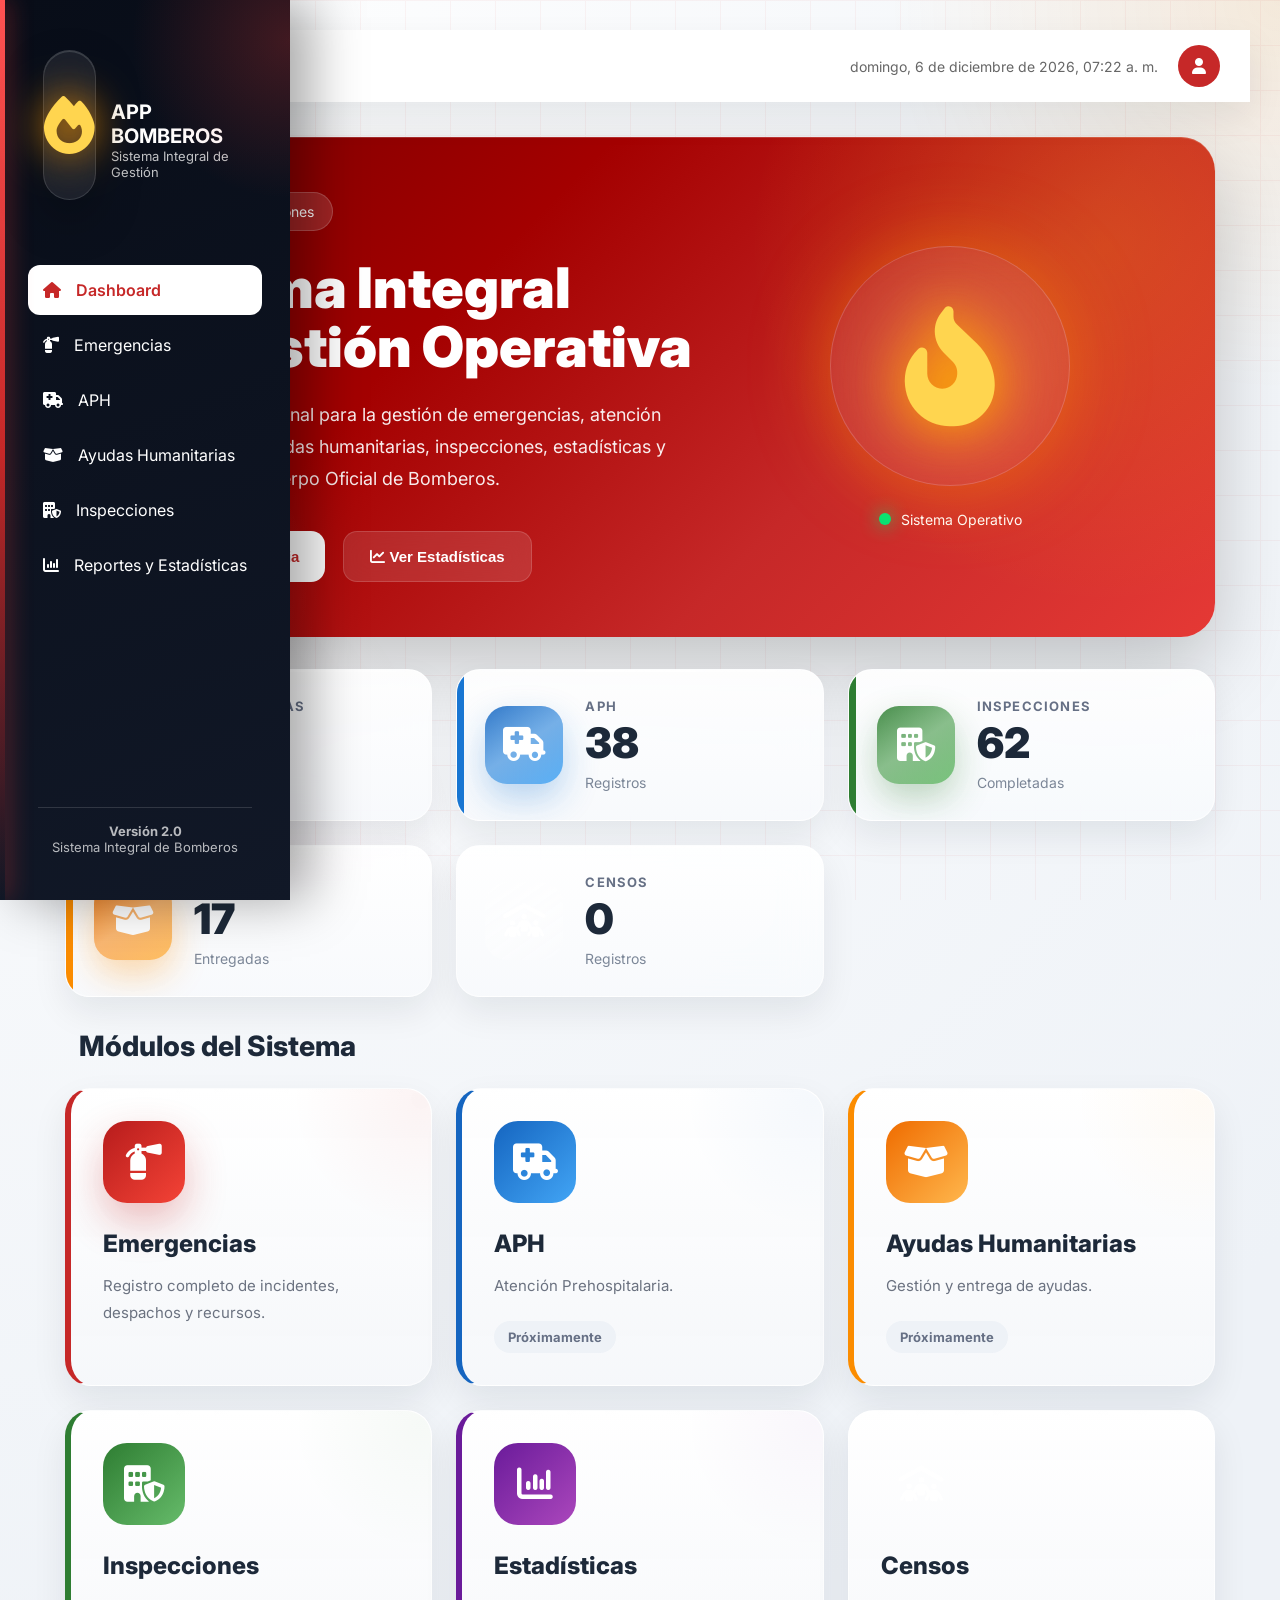
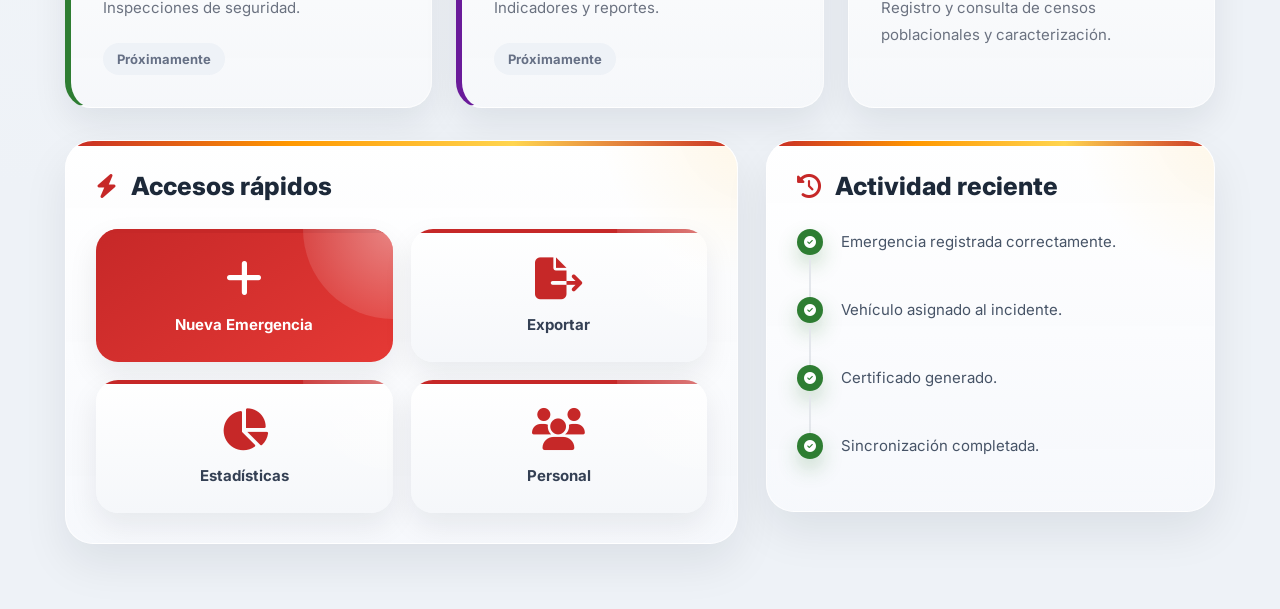
==== commit c4da083a: "Update index.html" ====
--- a/index.html
+++ b/index.html
@@ -200,8 +200,28 @@
                     </div>
 
                 </article>
+                <article class="stat-card census">
+
+                    <div class="stat-icon">
+                
+                        <i class="fa-solid fa-people-roof"></i>
+                
+                    </div>
+                
+                    <div>
+                
+                        <small>Censos</small>
+                
+                        <h2 id="totalCensos">0</h2>
+                
+                        <span>Registros</span>
+                
+                    </div>
+                
+                </article>
 
             </section>
+            
 
             <!-- ===================================================== -->
             <!-- MÓDULOS -->
@@ -298,6 +318,21 @@
                         <span>Próximamente</span>
 
                     </article>
+                    <article class="module census"
+                         onclick="location.href='./modules/censos/index.html'">
+                
+                    <i class="fa-solid fa-people-roof"></i>
+                
+                    <h3>Censos</h3>
+                
+                    <p>
+                
+                        Registro y consulta de censos
+                        poblacionales y caracterización.
+                
+                    </p>
+                
+                </article>
 
                 </div>
 
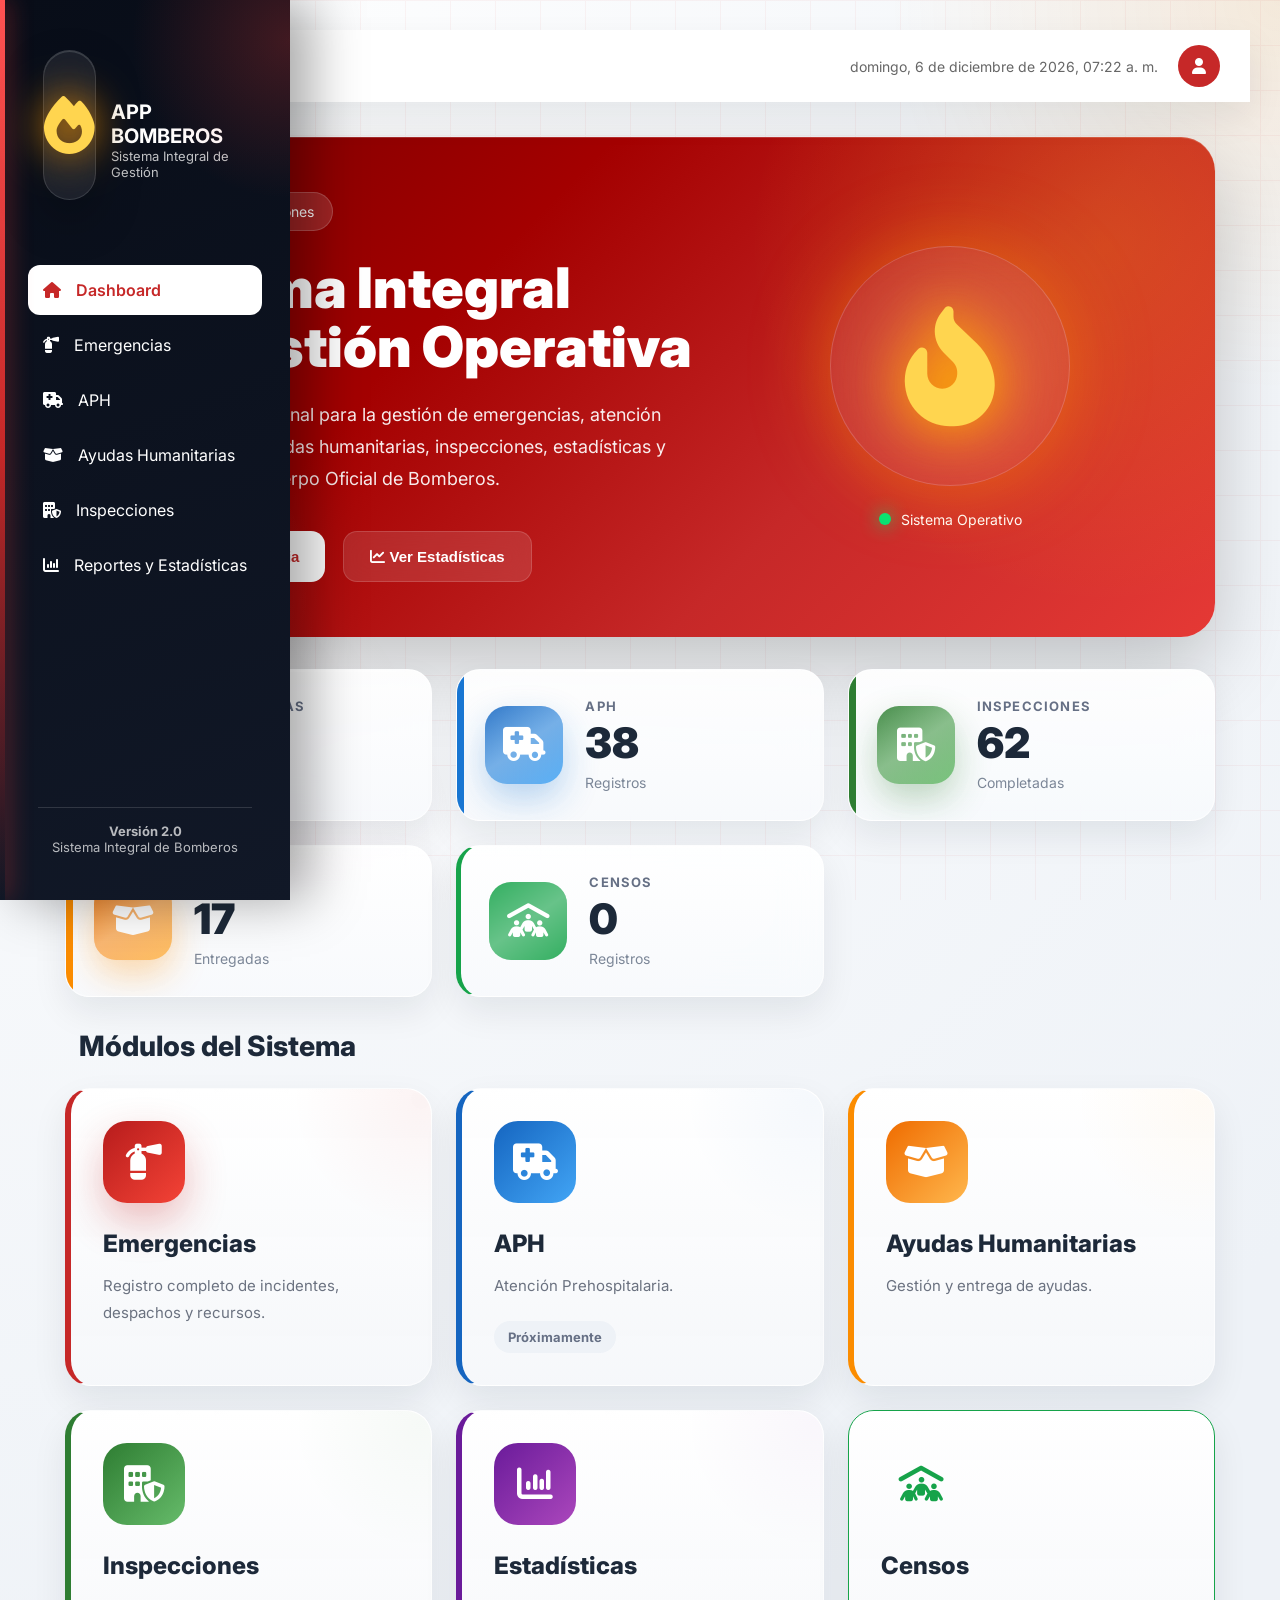
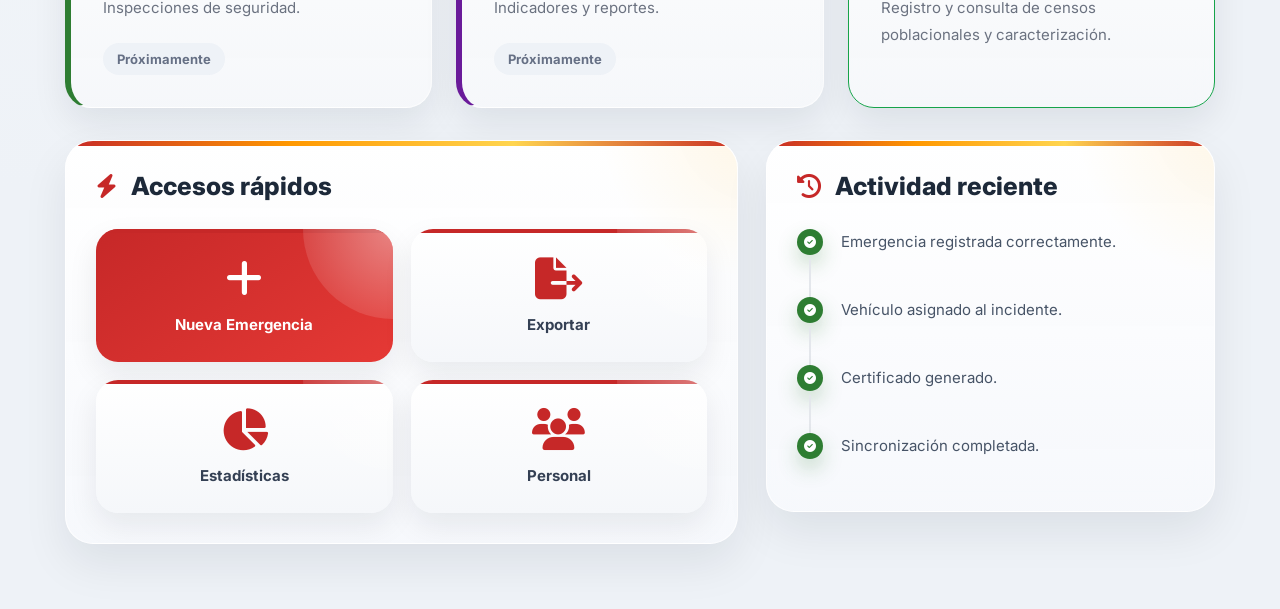
==== commit f2963490: "Remove 'Próximamente' span from index.html" ====
--- a/index.html
+++ b/index.html
@@ -283,8 +283,6 @@
 
                         </p>
 
-                        <span>Próximamente</span>
-
                     </article>
 
                     <article class="module">
--- a/dashboard.css
+++ b/dashboard.css
@@ -957,6 +957,15 @@
 
 }
 
+/*==================================================
+ CENSOS
+==================================================*/
+.stat-card.census .stat-icon{
+
+    background:#16a34a;
+    color:#fff;
+
+}
 
 /*==================================================
  EFECTO DE LUZ
@@ -1404,6 +1413,27 @@
 
 }
 
+/*==================================================
+ CENSOS
+==================================================*/
+
+.module.census{
+
+    border-color:#16a34a;
+
+}
+
+.module.census i{
+
+    color:#16a34a;
+
+}
+
+.stat-card.census{
+
+    border-left:5px solid #16a34a;
+
+}
 
 /*==================================================
 ESTADÍSTICAS
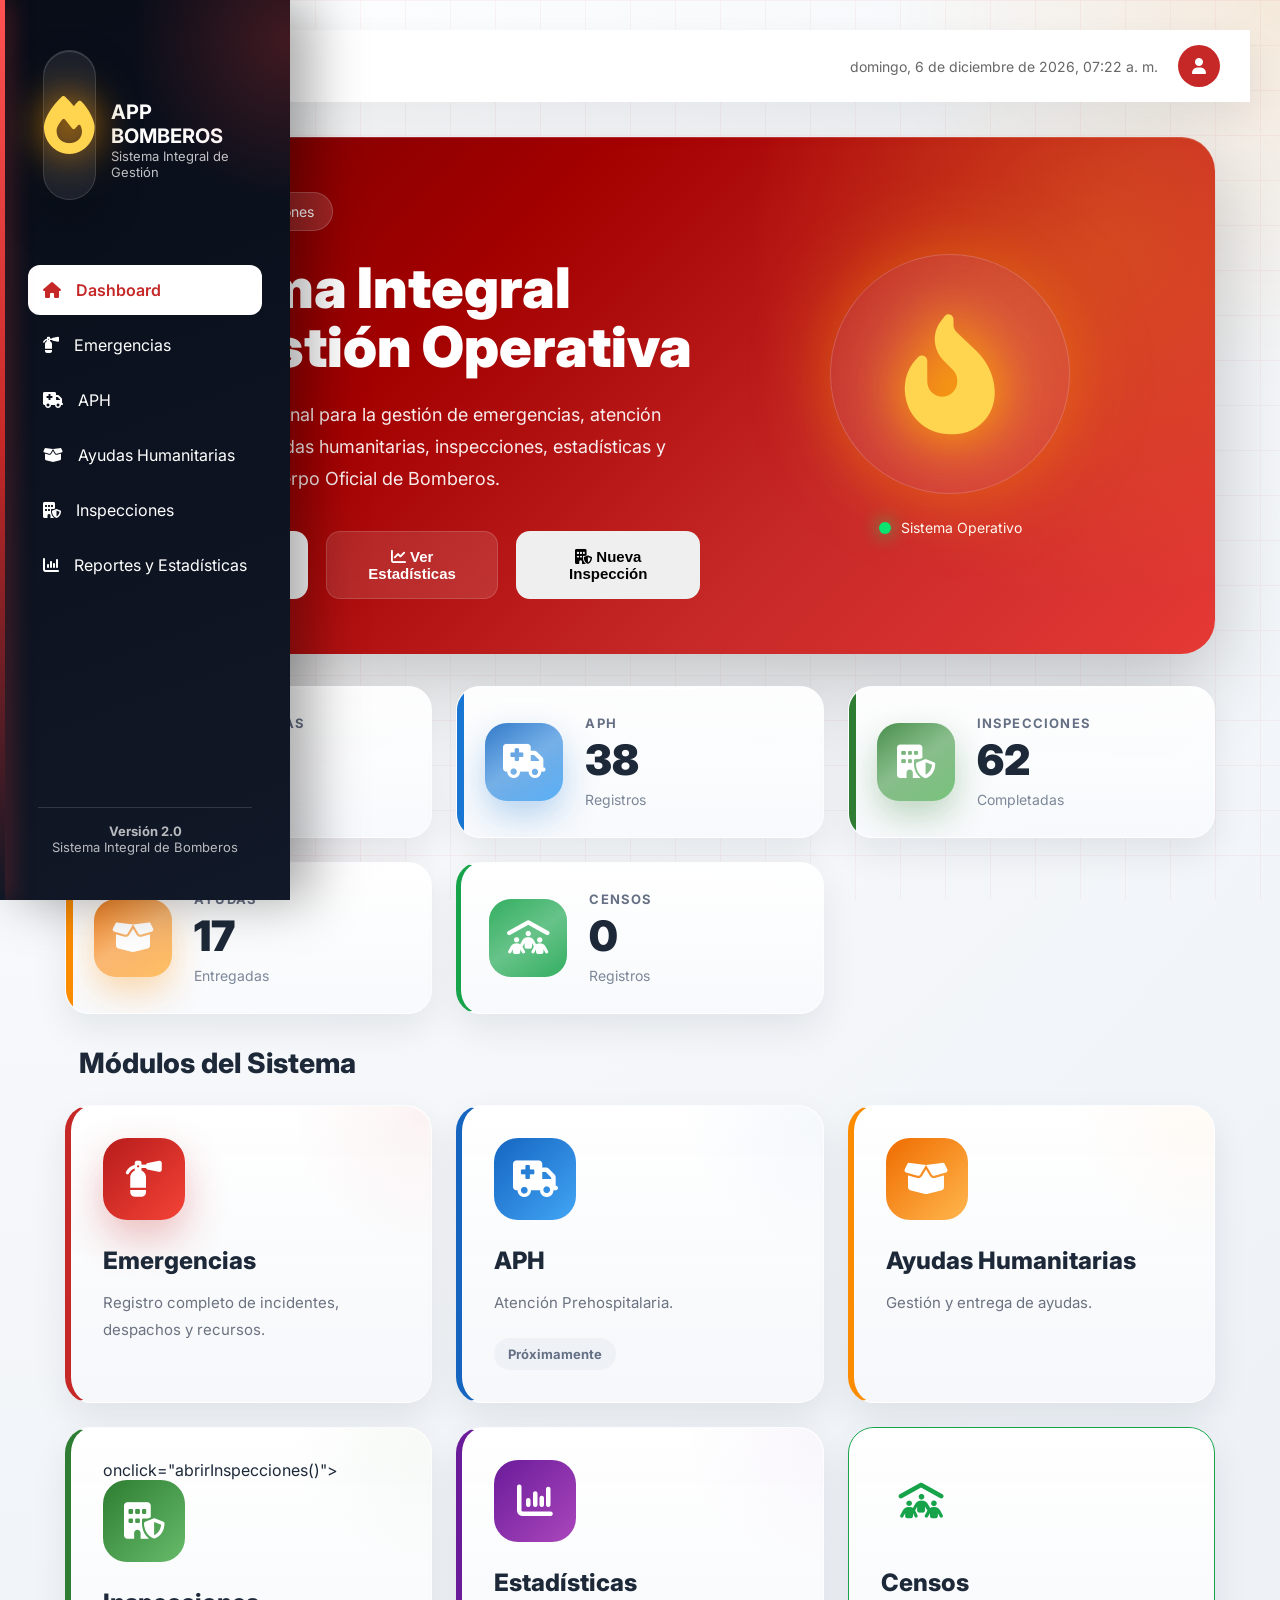
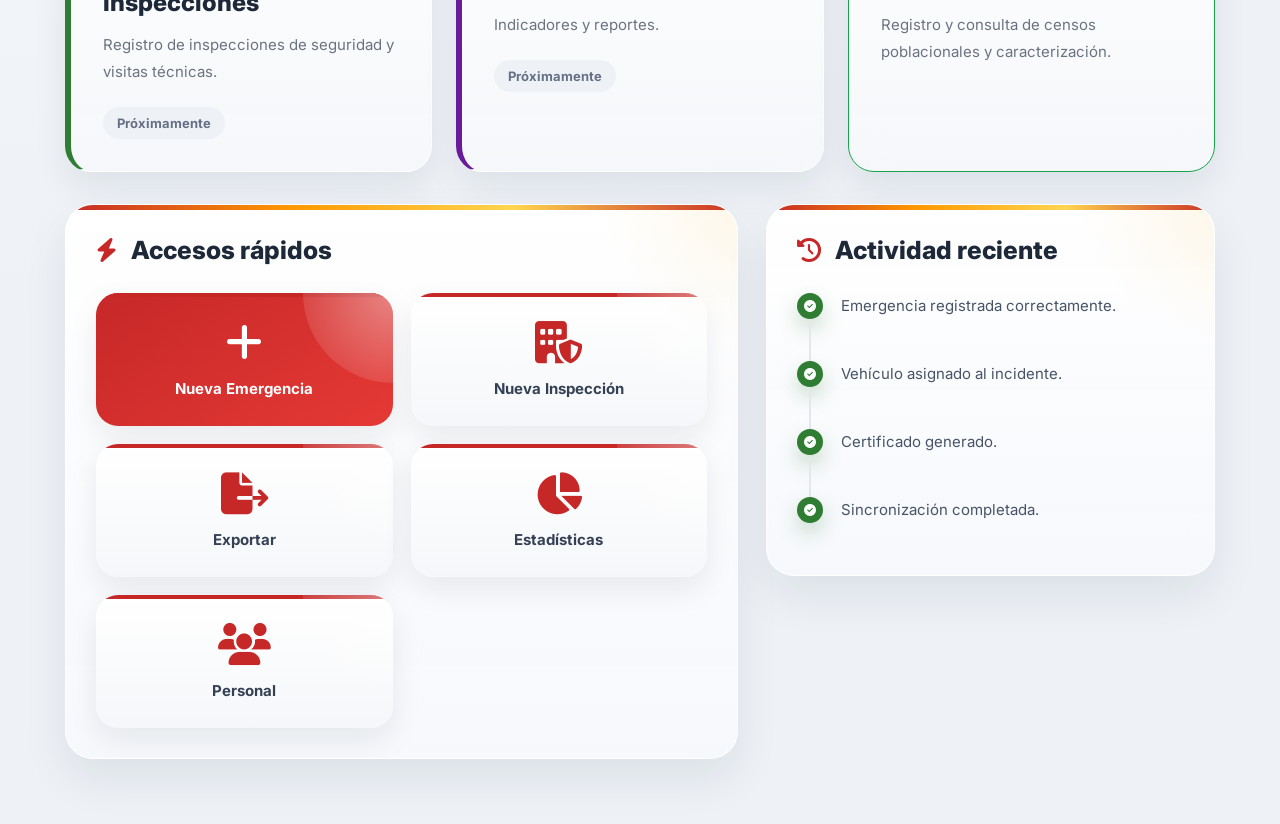
==== commit 2c32fddf: "Add 'Nueva Inspección' button and update description Added a button for creating a new inspection an" ====
--- a/index.html
+++ b/index.html
@@ -90,6 +90,13 @@
                             Ver Estadísticas
 
                         </button>
+                        <button onclick="abrirInspecciones()">
+                        
+                            <i class="fa-solid fa-building-shield"></i>
+                        
+                            Nueva Inspección
+                        
+                        </button>
 
                     </div>
 
@@ -286,6 +293,7 @@
                     </article>
 
                     <article class="module">
+                        onclick="abrirInspecciones()">
 
                         <i class="fa-solid fa-building-shield"></i>
 
@@ -293,7 +301,7 @@
 
                         <p>
 
-                            Inspecciones de seguridad.
+                            Registro de inspecciones de seguridad y visitas técnicas.
 
                         </p>
 
@@ -363,6 +371,13 @@
                             Nueva Emergencia
 
                         </button>
+                        <button onclick="abrirInspecciones()">
+
+                        <i class="fa-solid fa-building-shield"></i>
+                    
+                        Nueva Inspección
+                    
+                    </button>
 
                         <button>
 
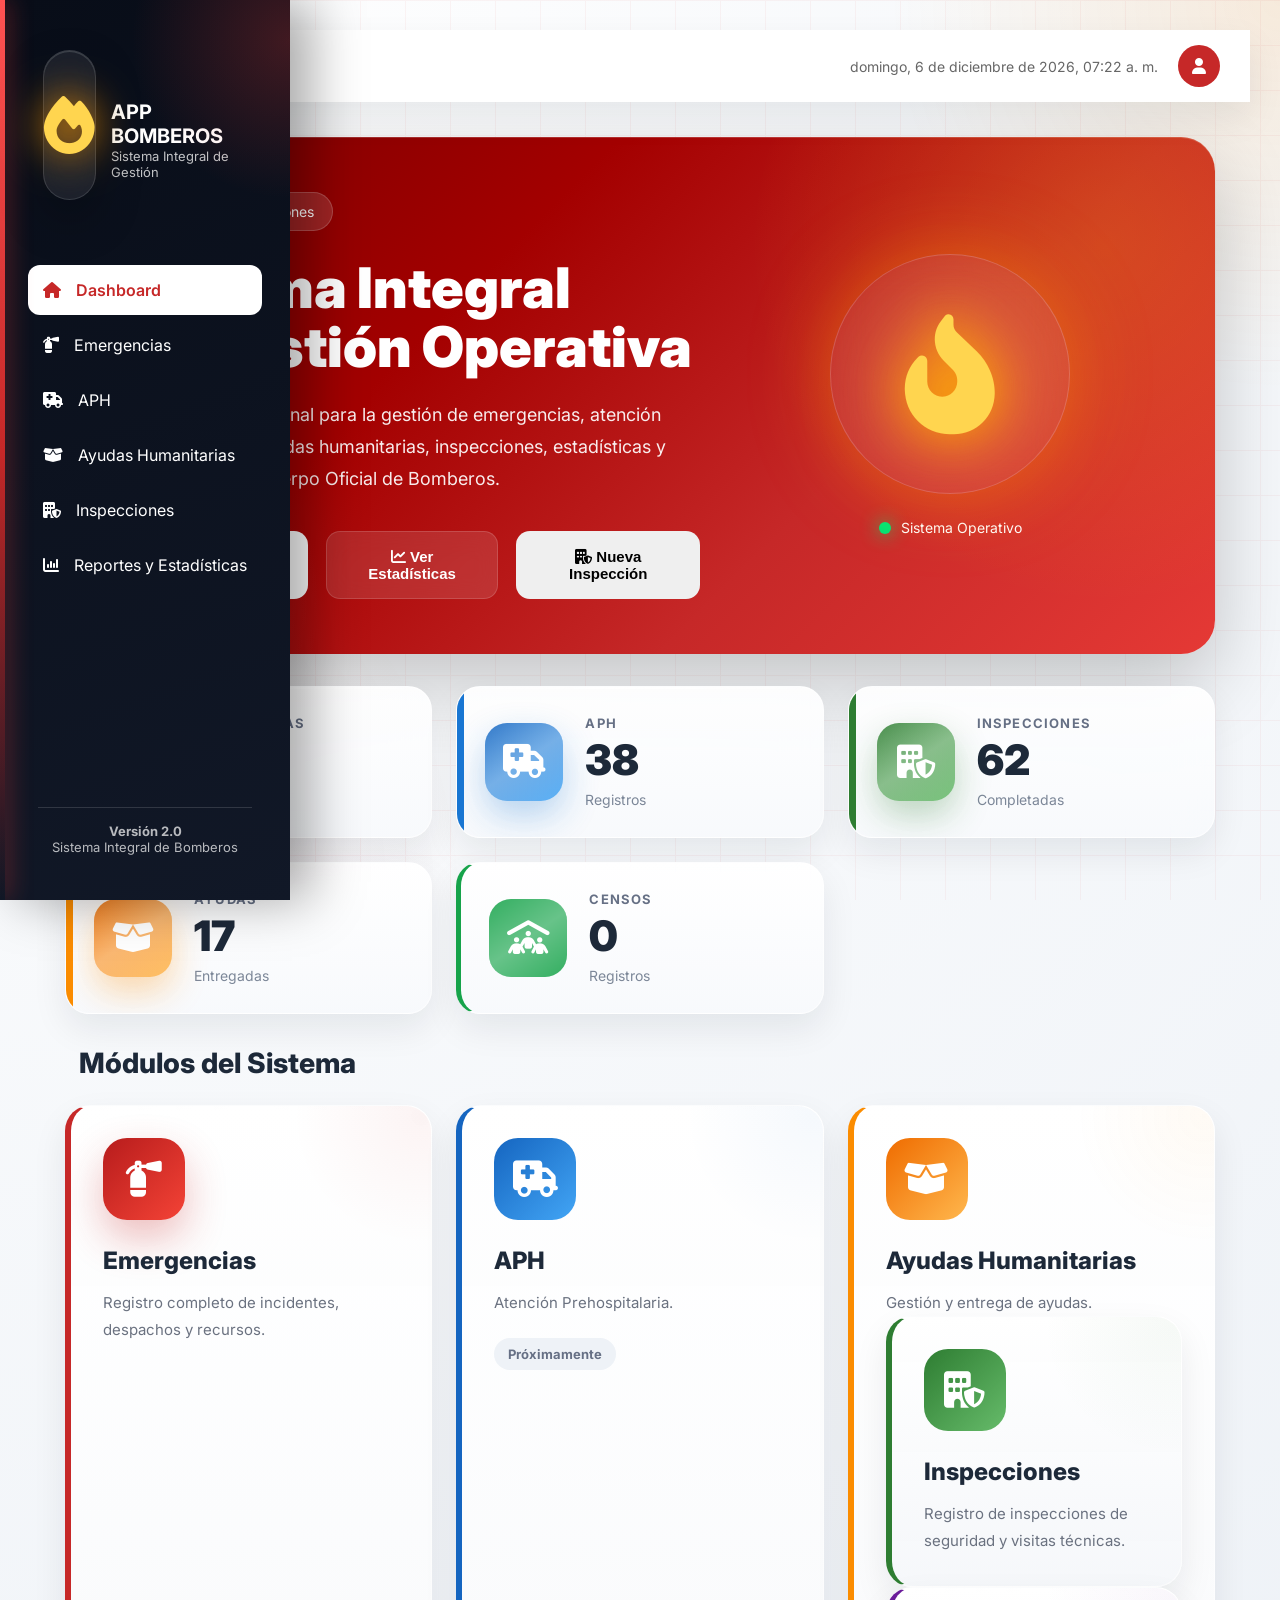
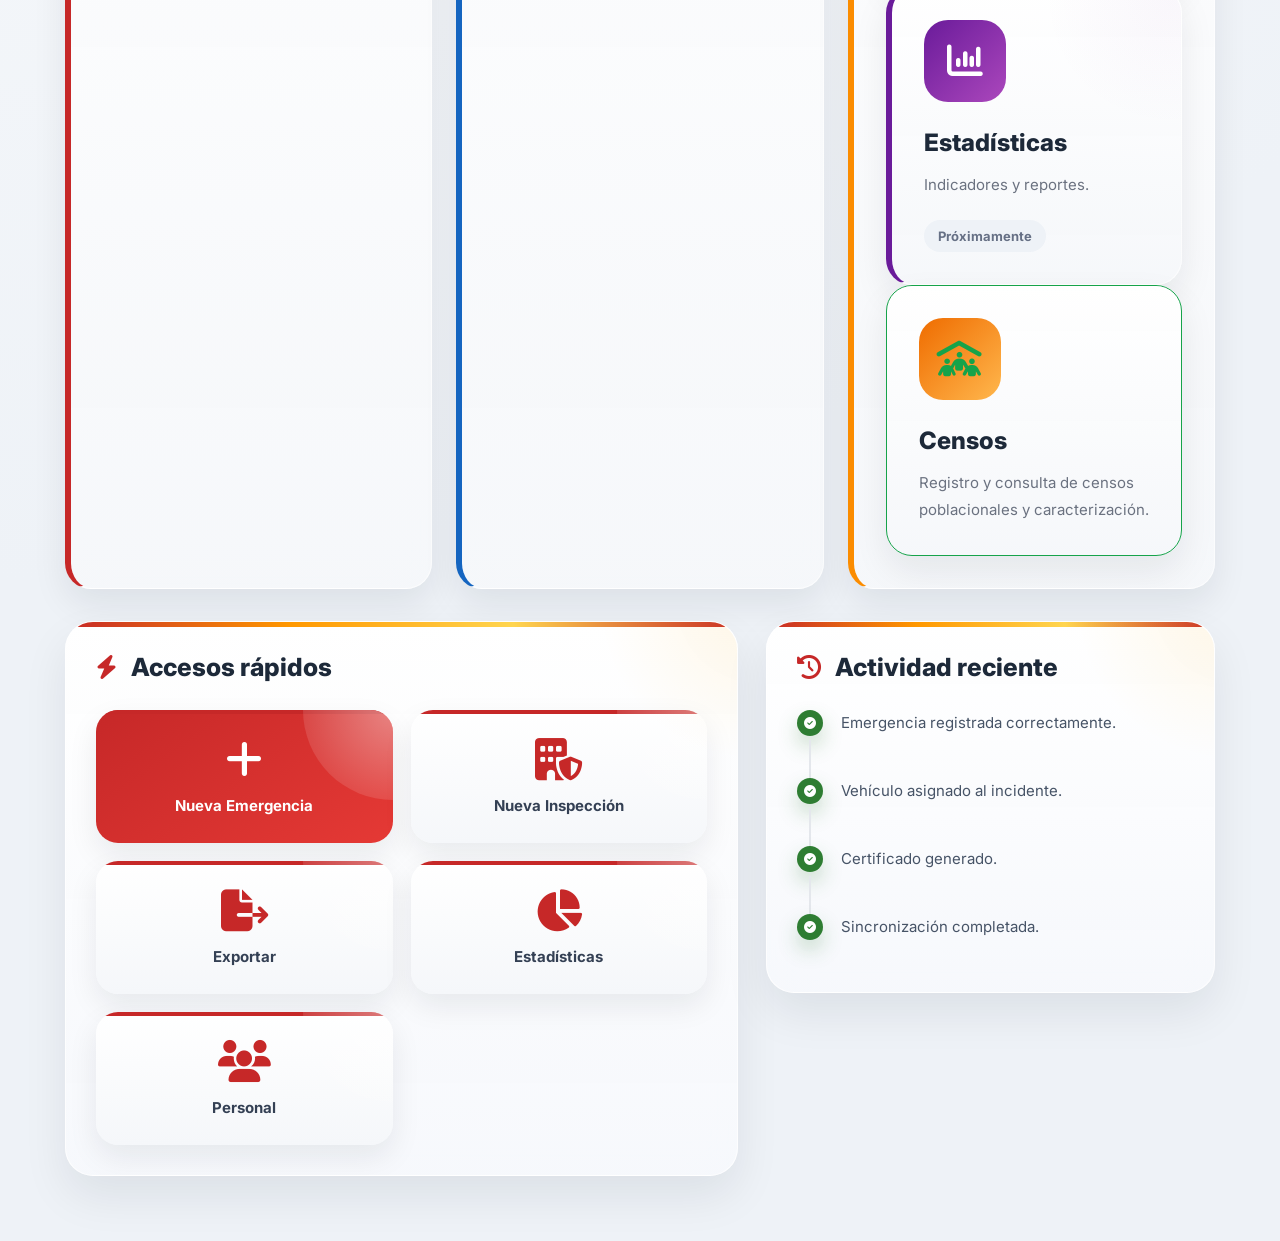
==== commit 30f12b50: "Update index.html" ====
--- a/index.html
+++ b/index.html
@@ -290,23 +290,20 @@
 
                         </p>
 
-                    </article>
-
-                    <article class="module">
+                    <article
+                        class="module inspection"
                         onclick="abrirInspecciones()">
-
+                    
                         <i class="fa-solid fa-building-shield"></i>
-
+                    
                         <h3>Inspecciones</h3>
-
+                    
                         <p>
-
+                    
                             Registro de inspecciones de seguridad y visitas técnicas.
-
+                    
                         </p>
-
-                        <span>Próximamente</span>
-
+                    
                     </article>
 
                     <article class="module">
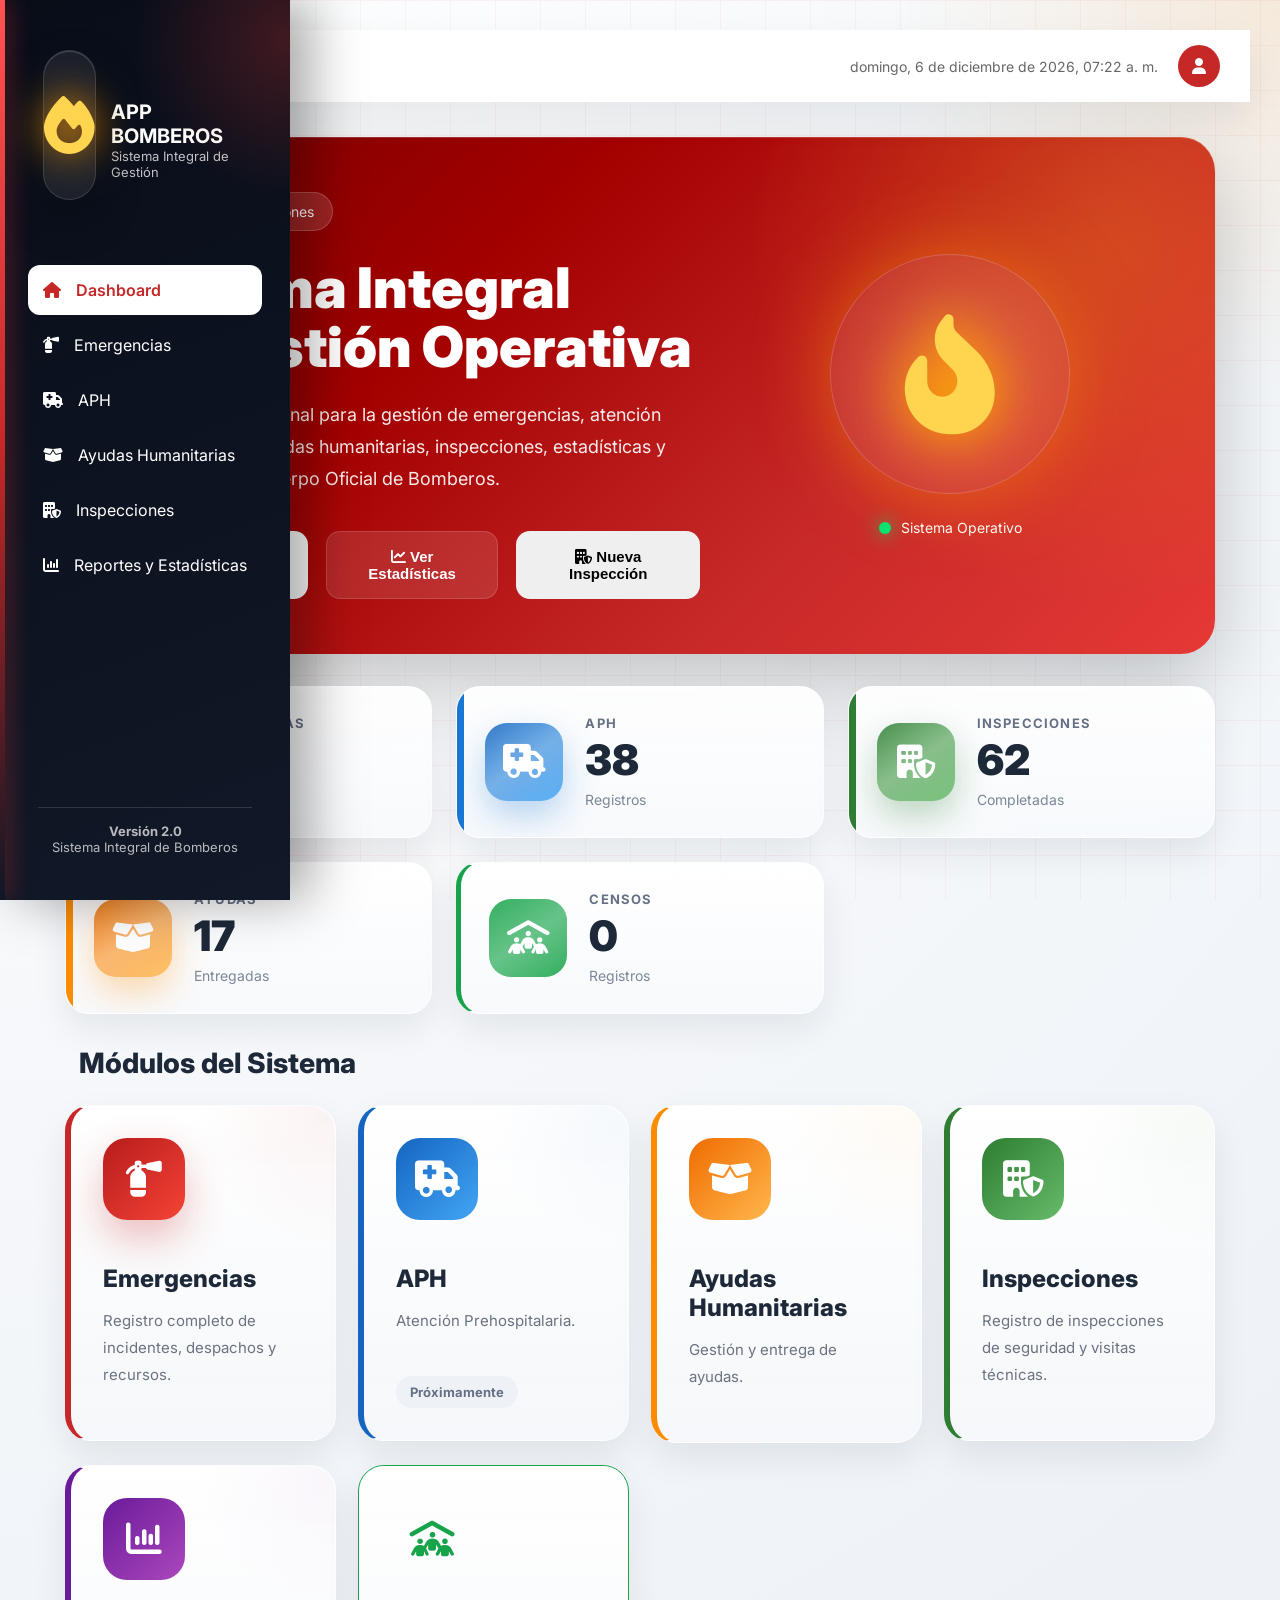
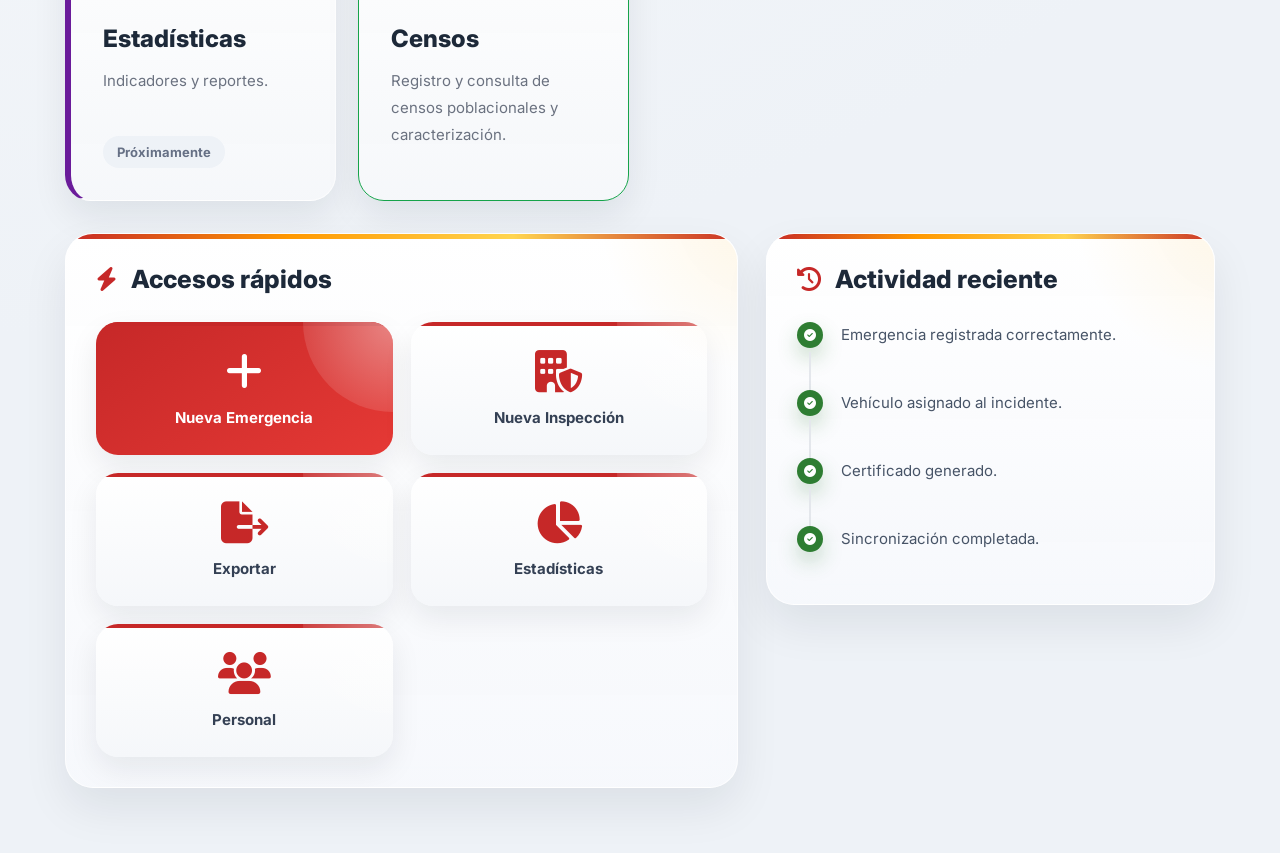
==== commit 565cbe2d: "Update index.html" ====
--- a/index.html
+++ b/index.html
@@ -262,7 +262,7 @@
 
                     </article>
 
-                    <article class="module">
+                    <article class="module aph">
 
                         <i class="fa-solid fa-truck-medical"></i>
 
@@ -278,7 +278,7 @@
 
                     </article>
 
-                    <article class="module">
+                    <article class="module help">
 
                         <i class="fa-solid fa-box-open"></i>
 
@@ -289,7 +289,8 @@
                             Gestión y entrega de ayudas.
 
                         </p>
-
+                    </article>
+                    
                     <article
                         class="module inspection"
                         onclick="abrirInspecciones()">
@@ -306,7 +307,7 @@
                     
                     </article>
 
-                    <article class="module">
+                    <article class="module statistics">
 
                         <i class="fa-solid fa-chart-column"></i>
 
--- a/dashboard.css
+++ b/dashboard.css
@@ -1031,9 +1031,12 @@
 
     display:grid;
 
-    grid-template-columns:repeat(auto-fit,minmax(280px,1fr));
-
-    gap:24px;
+    grid-template-columns:
+        repeat(auto-fit,minmax(270px,1fr));
+
+    gap:22px;
+
+    align-items:start;
 
 }
 
@@ -1042,6 +1045,10 @@
 CARD
 ==================================================*/
 
+/*==================================================
+CARD
+==================================================*/
+
 .module{
 
     position:relative;
@@ -1054,16 +1061,19 @@
 
     cursor:pointer;
 
-    background:
-
+    display:flex;
+
+    flex-direction:column;
+
+    justify-content:flex-start;
+
+    min-height:260px;
+
+    background:
         linear-gradient(
-
             180deg,
-
             rgba(255,255,255,.96),
-
             rgba(245,247,250,.95)
-
         );
 
     backdrop-filter:blur(20px);
@@ -1073,8 +1083,33 @@
     transition:.40s;
 
     box-shadow:
-
         0 15px 35px rgba(15,23,42,.08);
+
+}
+
+.module h3{
+
+    margin:18px 0 10px;
+
+}
+
+.module p{
+
+    flex:1;
+
+    margin-bottom:20px;
+
+    color:#6b7280;
+
+    line-height:1.6;
+
+}
+
+.module span{
+
+    margin-top:auto;
+
+    align-self:flex-start;
 
 }
 
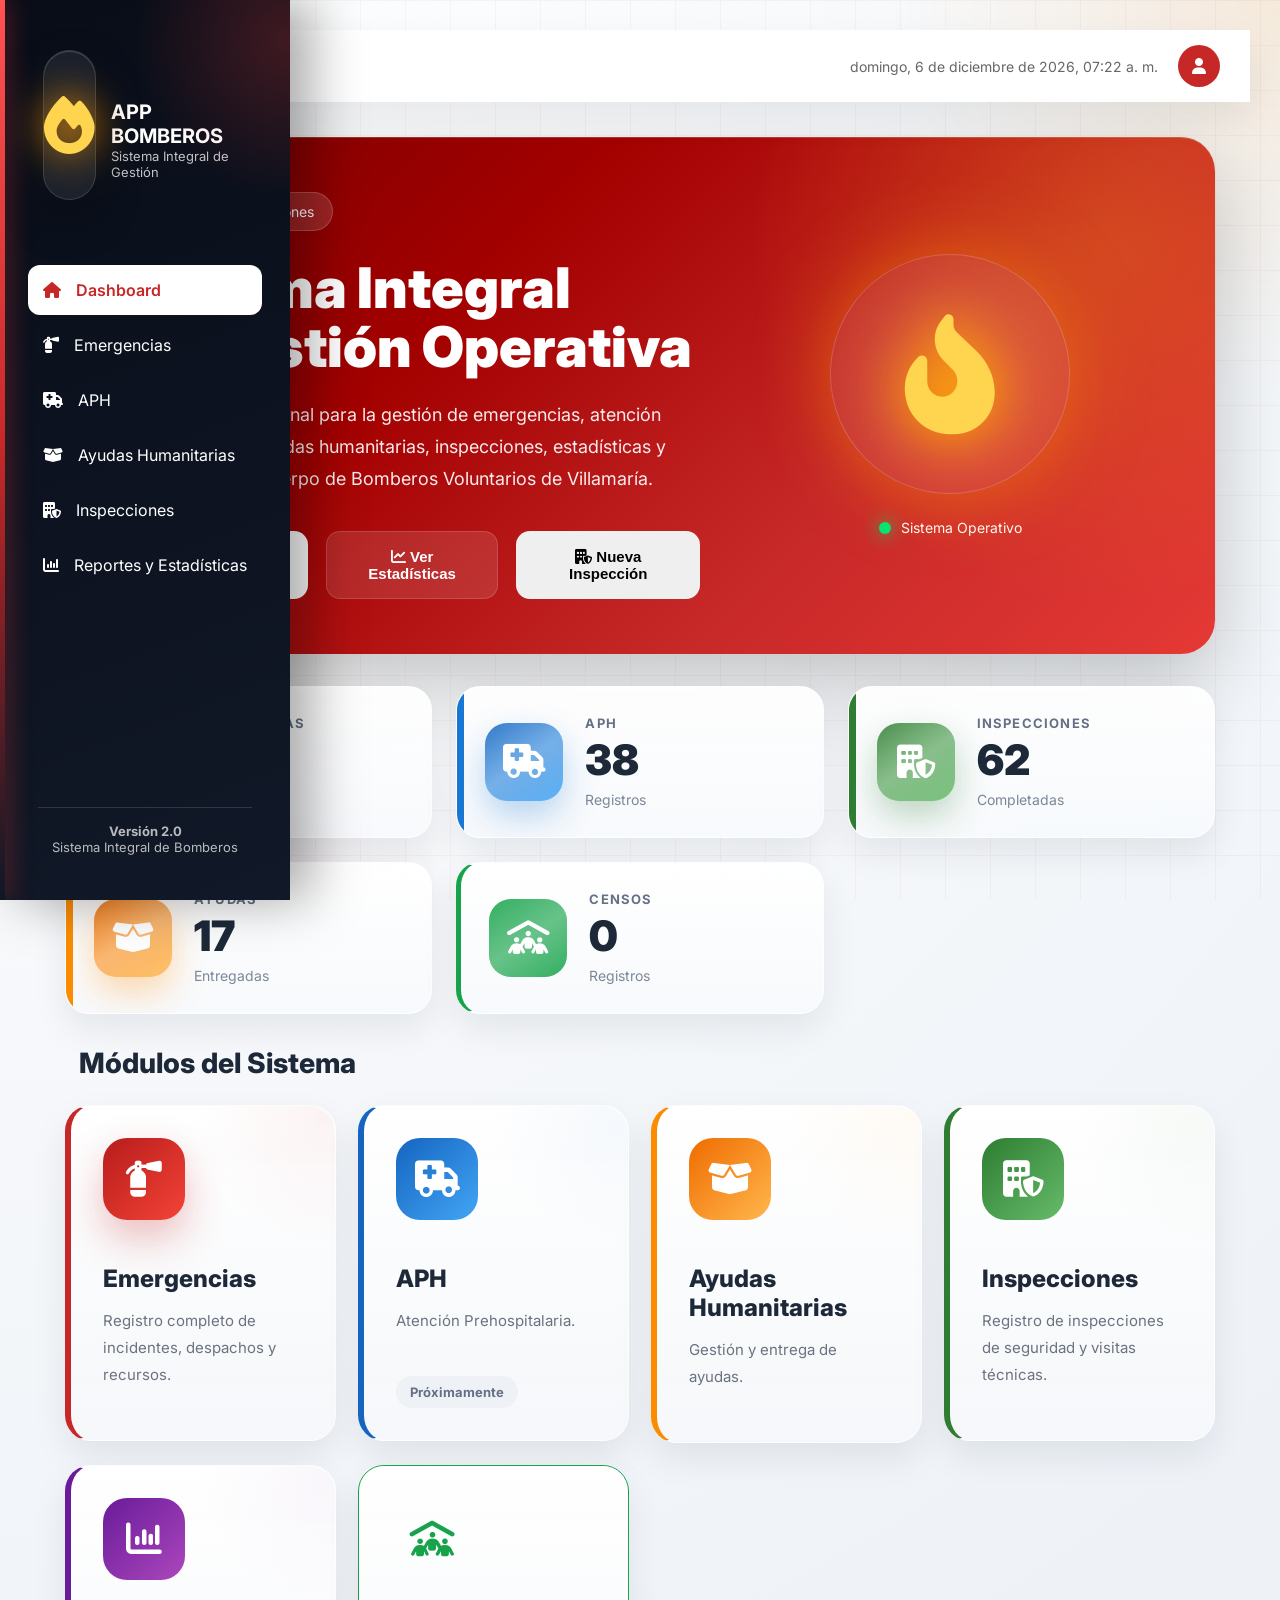
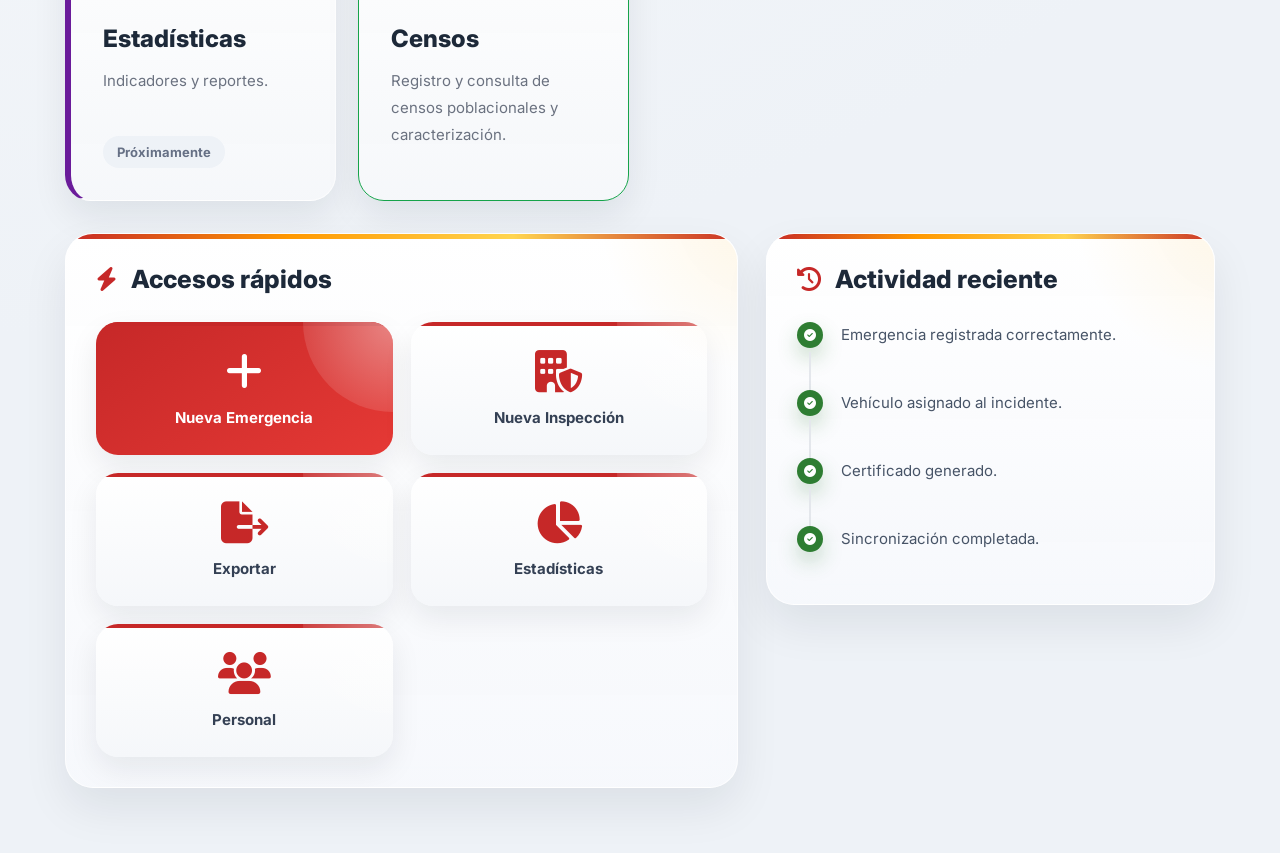
==== commit 7b6275ad: "Update index.html" ====
--- a/index.html
+++ b/index.html
@@ -68,7 +68,7 @@
                         emergencias, atención prehospitalaria,
                         ayudas humanitarias, inspecciones,
                         estadísticas y operaciones del
-                        Cuerpo Oficial de Bomberos.
+                        Cuerpo de Bomberos Voluntarios de Villamaría.
 
                     </p>
 
